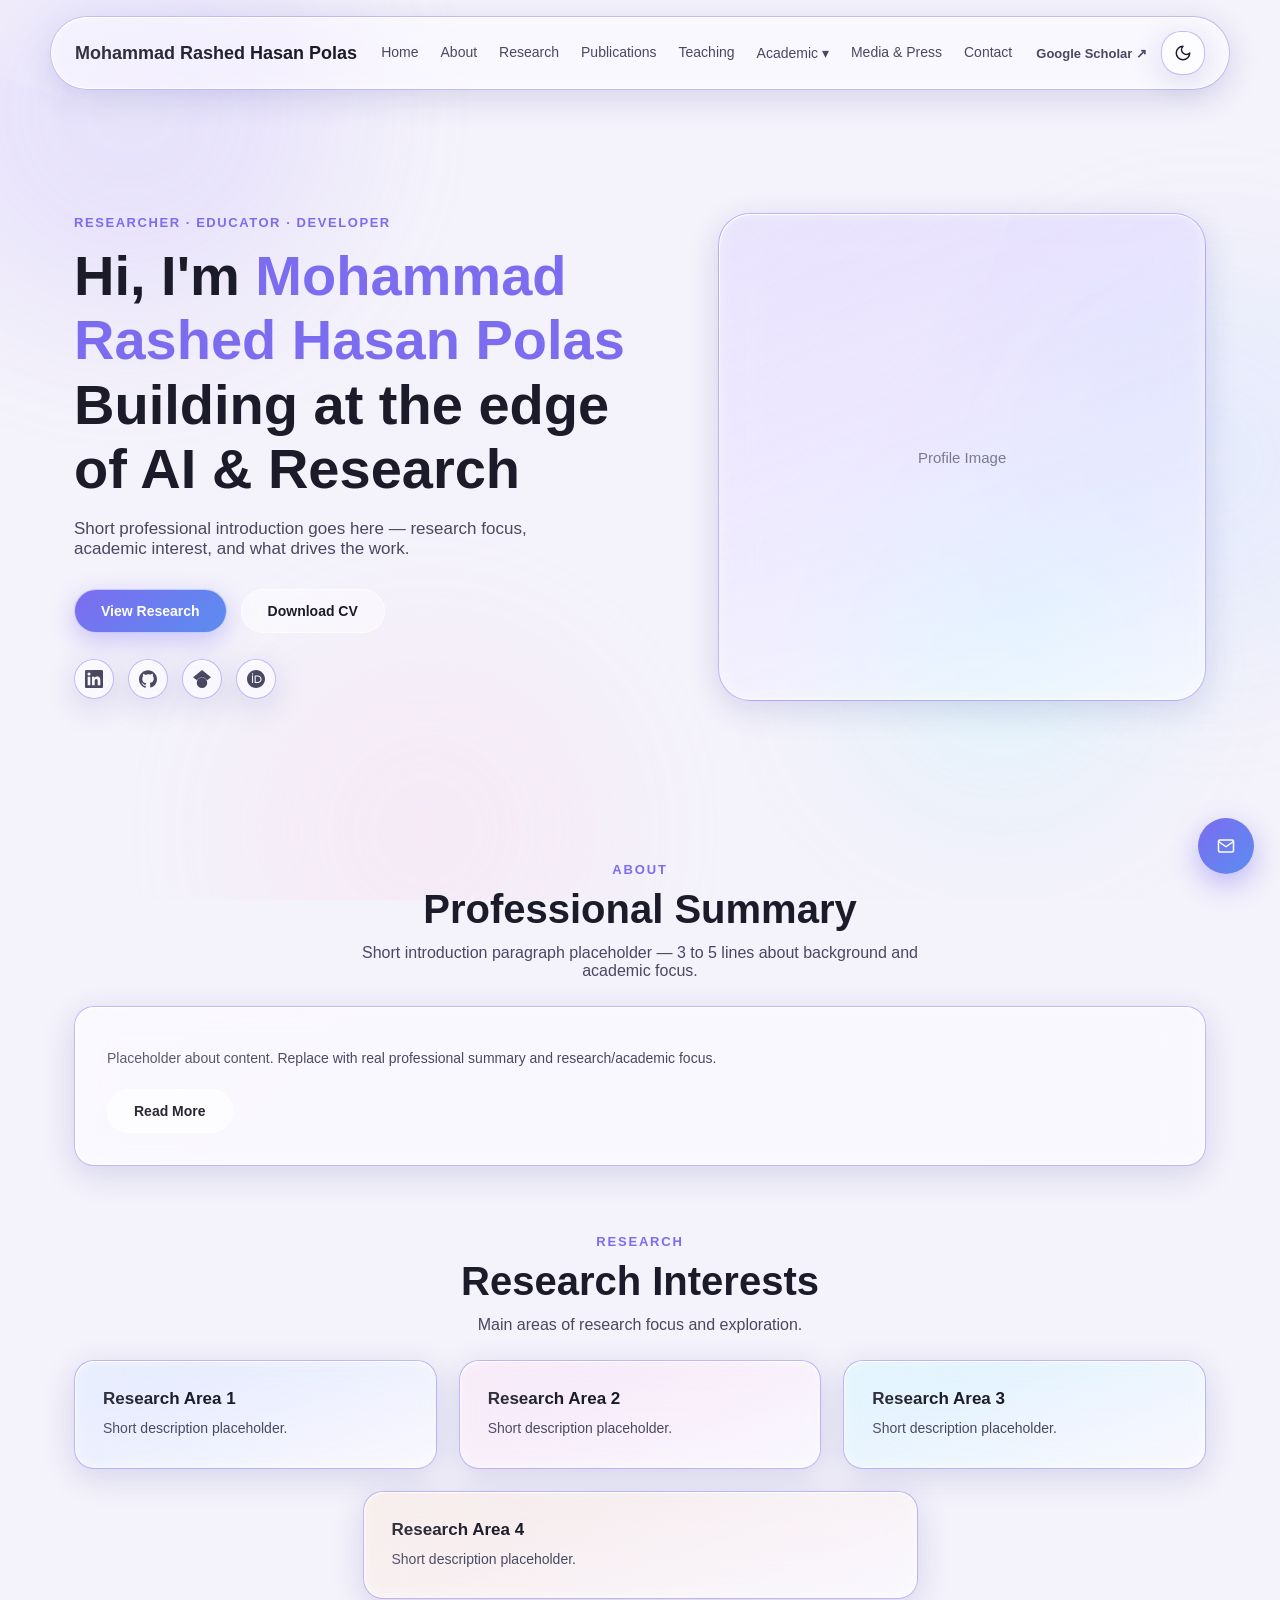
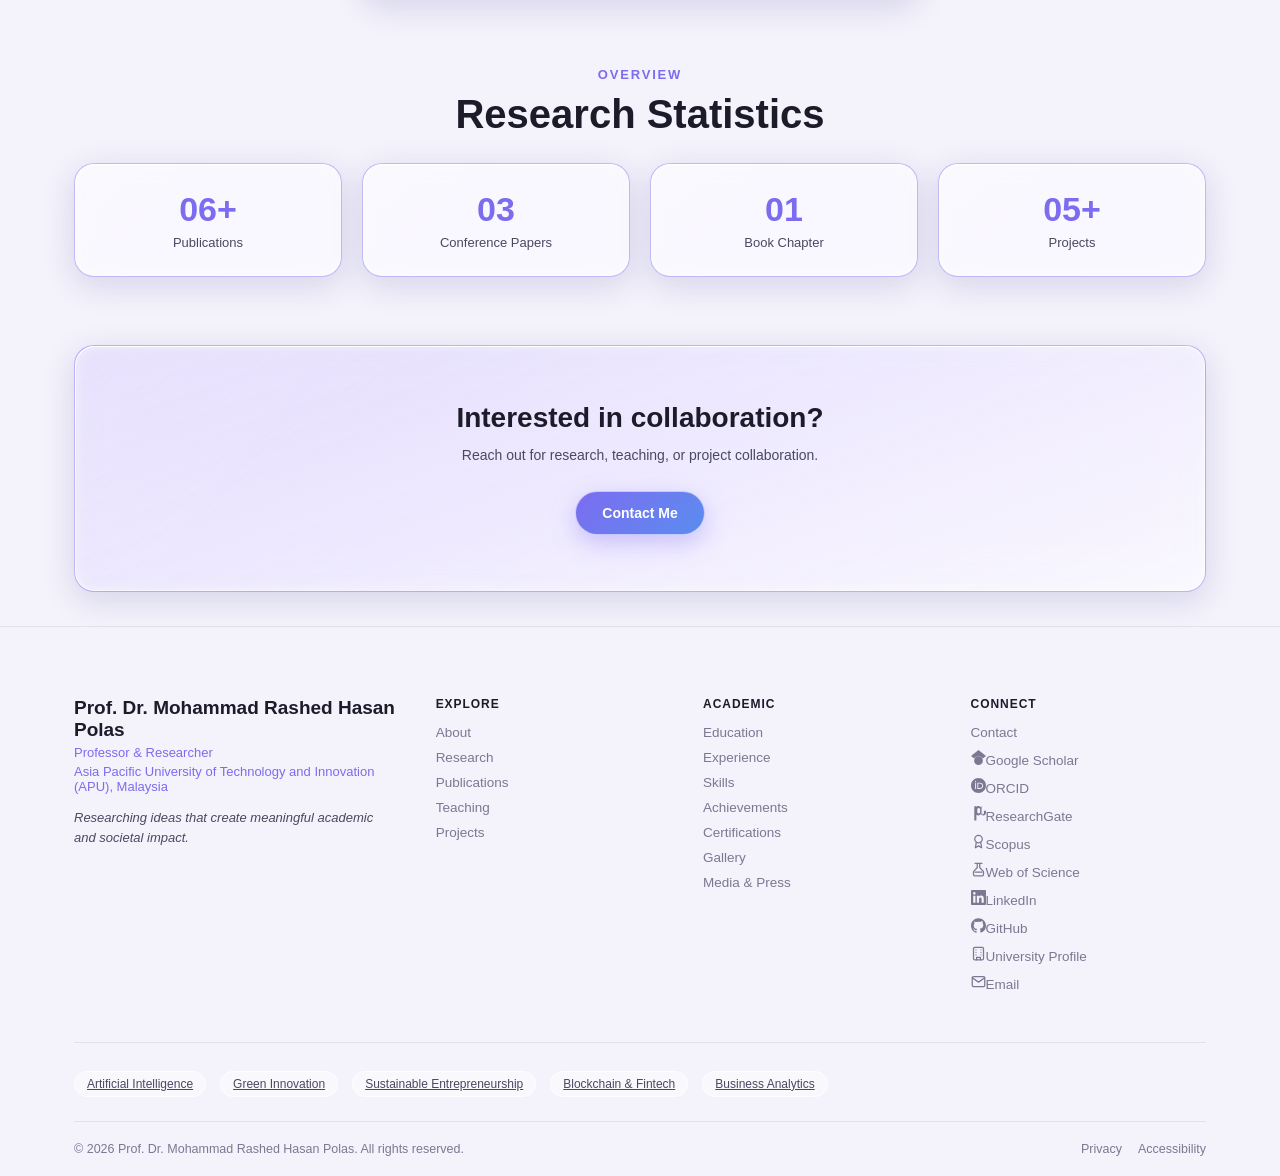
==== index.html @ 3195a3d9 "Initial commit: Polas Sir portfolio website Academic/research portfolio with liquid glass design, dy" ====
<!DOCTYPE html>
<html lang="en">
<head>
<meta charset="UTF-8">
<meta name="viewport" content="width=device-width, initial-scale=1.0">
<title>Portfolio</title>
<link rel="stylesheet" href="css/color.css">
<link rel="stylesheet" href="css/color-dark.css">
<link rel="stylesheet" href="css/style.css">
<link rel="stylesheet" href="css/components.css">
<link rel="stylesheet" href="css/responsive.css">
</head>
<body>

<div class="bg-layers">
  <div class="orb orb-1"></div>
  <div class="orb orb-2"></div>
  <div class="orb orb-3"></div>
  <div class="orb orb-4"></div>
</div>

<header class="navbar glass">
  <div class="logo">Mohammad Rashed Hasan Polas</div>
  <nav id="navMenu">
    <a href="index.html">Home</a>
    <a href="about.html">About</a>
    <a href="research.html">Research</a>
    <a href="publications.html">Publications</a>
    <a href="teaching.html">Teaching</a>
    <div class="nav-dropdown">
      <span style="cursor:pointer; color:var(--text-secondary); font-size:14px; font-weight:500;">Academic ▾</span>
      <div class="glass nav-dropdown-menu">
        <a href="education.html">01 Education<span class="menu-sub">Academic journey</span></a>
        <a href="skills.html">04 Skills<span class="menu-sub">Expertise</span></a>
        <a href="experience.html">02 Experience<span class="menu-sub">Career history</span></a>
        <a href="achievements.html">05 Achievements<span class="menu-sub">Recognition</span></a>
        <a href="projects.html">03 Projects<span class="menu-sub">Research work</span></a>
        <a href="certifications.html">06 Certifications<span class="menu-sub">Credentials</span></a>
        <a href="gallery.html">07 Gallery<span class="menu-sub">Photos</span></a>
      </div>
    </div>
    <a href="media.html">Media & Press</a>
    <a href="contact.html">Contact</a>
  </nav>
  <div class="nav-right">
    <a href="https://scholar.google.com/citations?user=yGs2dsMAAAAJ&hl=en" class="nav-scholar-link" target="_blank" rel="noopener">Google Scholar ↗</a>
    <div class="nav-toggle glass" id="navToggle" data-icon="menu"></div>
    <div class="theme-toggle glass" id="themeToggle"></div>
  </div>
</header>

<section class="hero">
  <div class="container hero-grid">
    <div class="reveal is-visible">
      <div class="hero-eyebrow">Researcher · Educator · Developer</div>
      <h1>Hi, I'm <span>Mohammad Rashed Hasan Polas</span><br>Building at the edge of AI & Research</h1>
      <p>Short professional introduction goes here — research focus, academic interest, and what drives the work.</p>
      <div class="hero-actions">
        <a href="research.html" class="btn btn-primary">View Research</a>
        <a href="cv/cv.pdf" class="btn btn-ghost">Download CV</a>
      </div>
      <div class="hero-socials">
        <a href="#" class="glass" data-icon="linkedin" title="LinkedIn"></a>
        <a href="#" class="glass" data-icon="github" title="GitHub"></a>
        <a href="https://scholar.google.com/citations?user=yGs2dsMAAAAJ&hl=en" class="glass" data-icon="google-scholar" title="Google Scholar" target="_blank" rel="noopener"></a>
        <a href="https://orcid.org/0000-0002-6080-1075" class="glass" data-icon="orcid" title="ORCID" target="_blank" rel="noopener"></a>
      </div>
    </div>
    <div class="reveal is-visible">
      <div class="profile-glass glass glass-tint-lavender tilt">Profile Image</div>
    </div>
  </div>
</section>

<section id="about">
  <div class="container">
    <div class="section-heading reveal">
      <div class="eyebrow">About</div>
      <h2>Professional Summary</h2>
      <p>Short introduction paragraph placeholder — 3 to 5 lines about background and academic focus.</p>
    </div>
    <div class="glass glass-card reveal" style="padding:32px;">
      <p class="card-desc">Placeholder about content. Replace with real professional summary and research/academic focus.</p>
      <a href="about.html" class="btn btn-ghost" style="margin-top:20px;">Read More</a>
    </div>
  </div>
</section>

<section id="research-interests">
  <div class="container">
    <div class="section-heading reveal">
      <div class="eyebrow">Research</div>
      <h2>Research Interests</h2>
      <p>Main areas of research focus and exploration.</p>
    </div>
    <div class="cards-grid cols-2 stagger">
      <div class="glass glass-card glass-tint-blue reveal tilt"><div class="card-title">Research Area 1</div><div class="card-desc">Short description placeholder.</div></div>
      <div class="glass glass-card glass-tint-pink reveal tilt"><div class="card-title">Research Area 2</div><div class="card-desc">Short description placeholder.</div></div>
      <div class="glass glass-card glass-tint-cyan reveal tilt"><div class="card-title">Research Area 3</div><div class="card-desc">Short description placeholder.</div></div>
      <div class="glass glass-card glass-tint-peach reveal tilt"><div class="card-title">Research Area 4</div><div class="card-desc">Short description placeholder.</div></div>
    </div>
  </div>
</section>

<section id="stats">
  <div class="container">
    <div class="section-heading reveal">
      <div class="eyebrow">Overview</div>
      <h2>Research Statistics</h2>
    </div>
    <div class="stats-grid">
      <div class="glass stat-card reveal"><div class="stat-number">06+</div><div class="stat-label">Publications</div></div>
      <div class="glass stat-card reveal"><div class="stat-number">03</div><div class="stat-label">Conference Papers</div></div>
      <div class="glass stat-card reveal"><div class="stat-number">01</div><div class="stat-label">Book Chapter</div></div>
      <div class="glass stat-card reveal"><div class="stat-number">05+</div><div class="stat-label">Projects</div></div>
    </div>
  </div>
</section>

<section id="contact-cta">
  <div class="container">
    <div class="glass glass-card glass-tint-lavender reveal" style="text-align:center; padding:56px 32px;">
      <h2 style="font-size:28px;">Interested in collaboration?</h2>
      <p class="card-desc" style="margin-top:10px;">Reach out for research, teaching, or project collaboration.</p>
      <a href="contact.html" class="btn btn-primary" style="margin-top:24px;">Contact Me</a>
    </div>
  </div>
</section>

<footer class="footer">
  <div class="container">
    <div class="footer-grid">
      <div class="footer-identity">
        <div class="name">Prof. Dr. Mohammad Rashed Hasan Polas</div>
        <div class="role">Professor & Researcher</div>
        <div class="role">Asia Pacific University of Technology and Innovation (APU), Malaysia</div>
        <p class="statement">Researching ideas that create meaningful academic and societal impact.</p>
      </div>
      <div class="footer-col">
        <h4>Explore</h4>
        <a href="about.html">About</a>
        <a href="research.html">Research</a>
        <a href="publications.html">Publications</a>
        <a href="teaching.html">Teaching</a>
        <a href="projects.html">Projects</a>
      </div>
      <div class="footer-col">
        <h4>Academic</h4>
        <a href="education.html">Education</a>
        <a href="experience.html">Experience</a>
        <a href="skills.html">Skills</a>
        <a href="achievements.html">Achievements</a>
        <a href="certifications.html">Certifications</a>
        <a href="gallery.html">Gallery</a>
        <a href="media.html">Media & Press</a>
      </div>
      <div class="footer-col">
        <h4>Connect</h4>
        <a href="contact.html">Contact</a>
        <a href="https://scholar.google.com/citations?user=yGs2dsMAAAAJ&hl=en" target="_blank" rel="noopener" class="icon-link"><span data-icon="google-scholar" data-icon-size="15"></span>Google Scholar</a>
        <a href="https://orcid.org/0000-0002-6080-1075" target="_blank" rel="noopener" class="icon-link"><span data-icon="orcid" data-icon-size="15"></span>ORCID</a>
        <a href="#" target="_blank" rel="noopener" class="icon-link"><span data-icon="researchgate" data-icon-size="15"></span>ResearchGate</a>
        <a href="#" target="_blank" rel="noopener" class="icon-link"><span data-icon="award" data-icon-size="15"></span>Scopus</a>
        <a href="#" target="_blank" rel="noopener" class="icon-link"><span data-icon="flask-conical" data-icon-size="15"></span>Web of Science</a>
        <a href="#" target="_blank" rel="noopener" class="icon-link"><span data-icon="linkedin" data-icon-size="15"></span>LinkedIn</a>
        <a href="#" target="_blank" rel="noopener" class="icon-link"><span data-icon="github" data-icon-size="15"></span>GitHub</a>
        <a href="#" target="_blank" rel="noopener" class="icon-link"><span data-icon="building" data-icon-size="15"></span>University Profile</a>
        <a href="mailto:contact@example.com" class="icon-link"><span data-icon="mail" data-icon-size="15"></span>Email</a>
      </div>
    </div>
    <div class="footer-tags">
      <a href="research.html" class="tag">Artificial Intelligence</a>
      <a href="research.html" class="tag">Green Innovation</a>
      <a href="research.html" class="tag">Sustainable Entrepreneurship</a>
      <a href="research.html" class="tag">Blockchain & Fintech</a>
      <a href="research.html" class="tag">Business Analytics</a>
    </div>
    <div class="footer-bottom">
      <span>&copy; 2026 Prof. Dr. Mohammad Rashed Hasan Polas. All rights reserved.</span>
      <span><a href="#">Privacy</a><a href="#">Accessibility</a></span>
    </div>
  </div>
</footer>

<a href="mailto:contact@example.com" class="float-email" title="Email" data-icon="mail"></a>

<script src="js/cursor-fx.js"></script>
<script src="js/utils/icons.js"></script>
<script src="js/main.js"></script>
</body>
</html>
---- css/color.css ----
:root {
  --bg-base: #f4f2fb;
  --bg-gradient-1: #eef2ff;
  --bg-gradient-2: #fdf2f8;
  --bg-gradient-3: #ecfeff;

  --text-primary: #1c1b29;
  --text-secondary: #4a4860;
  --text-muted: #7b7892;

  --glass-bg: rgba(255, 255, 255, 0.45);
  --glass-bg-strong: rgba(255, 255, 255, 0.88);
  --glass-border: rgba(255, 255, 255, 0.6);
  --glass-border-inner: rgba(255, 255, 255, 0.85);
  --glass-shadow: rgba(31, 38, 135, 0.15);
  --glass-shadow-inner: rgba(255, 255, 255, 0.5);

  --tint-lavender: rgba(196, 181, 253, 0.35);
  --tint-blue: rgba(191, 219, 254, 0.35);
  --tint-cyan: rgba(165, 243, 252, 0.3);
  --tint-pink: rgba(251, 207, 232, 0.3);
  --tint-peach: rgba(254, 215, 170, 0.25);

  --accent-primary: #7c6cf0;
  --accent-secondary: #5b8def;
  --accent-tertiary: #ec4899;

  --border-hairline: rgba(28, 27, 41, 0.08);
  --card-border: rgba(124, 108, 240, 0.45);
}
---- css/color-dark.css ----
[data-theme="dark"] {
  --bg-base: #0b0b12;
  --bg-gradient-1: #14121f;
  --bg-gradient-2: #1a1220;
  --bg-gradient-3: #0f1a1f;

  --text-primary: #f2f1f8;
  --text-secondary: #c7c4da;
  --text-muted: #8d8aa3;

  --glass-bg: rgba(20, 18, 30, 0.45);
  --glass-bg-strong: rgba(15, 13, 24, 0.92);
  --glass-border: rgba(255, 255, 255, 0.12);
  --glass-border-inner: rgba(255, 255, 255, 0.18);
  --glass-shadow: rgba(0, 0, 0, 0.5);
  --glass-shadow-inner: rgba(255, 255, 255, 0.06);

  --tint-lavender: rgba(124, 108, 240, 0.18);
  --tint-blue: rgba(91, 141, 239, 0.16);
  --tint-cyan: rgba(34, 211, 238, 0.12);
  --tint-pink: rgba(236, 72, 153, 0.12);
  --tint-peach: rgba(251, 146, 60, 0.1);

  --accent-primary: #9b8cfc;
  --accent-secondary: #7ba7ff;
  --accent-tertiary: #f472b6;

  --border-hairline: rgba(255, 255, 255, 0.08);
  --card-border: rgba(155, 140, 252, 0.5);
}
---- css/style.css ----
* { margin: 0; padding: 0; box-sizing: border-box; }

html { scroll-behavior: smooth; }

body {
  font-family: "Segoe UI", -apple-system, BlinkMacSystemFont, sans-serif;
  color: var(--text-primary);
  background: var(--bg-base);
  min-height: 100vh;
  overflow-x: hidden;
  transition: background 0.4s ease, color 0.4s ease;
}

.bg-layers {
  position: fixed;
  inset: 0;
  z-index: -1;
  overflow: hidden;
}

.orb {
  position: absolute;
  border-radius: 50%;
  filter: blur(70px);
  opacity: 0.7;
  animation: floatOrb 18s ease-in-out infinite;
}

.orb-1 { width: 420px; height: 420px; top: -100px; left: -80px; background: var(--tint-lavender); }
.orb-2 { width: 380px; height: 380px; top: 30%; right: -120px; background: var(--tint-blue); animation-delay: -6s; }
.orb-3 { width: 340px; height: 340px; bottom: -100px; left: 20%; background: var(--tint-pink); animation-delay: -12s; }
.orb-4 { width: 300px; height: 300px; bottom: 10%; right: 10%; background: var(--tint-cyan); animation-delay: -9s; }

@keyframes floatOrb {
  0%, 100% { transform: translate(0, 0) scale(1); }
  50% { transform: translate(30px, -30px) scale(1.08); }
}

.container {
  max-width: 1180px;
  margin: 0 auto;
  padding: 0 24px;
}

section {
  padding: 34px 0;
}

.section-heading {
  text-align: center;
  margin-bottom: 26px;
}

.section-heading .eyebrow {
  font-size: 13px;
  letter-spacing: 0.14em;
  text-transform: uppercase;
  color: var(--accent-primary);
  font-weight: 600;
}

.section-heading h2 {
  font-size: clamp(28px, 4vw, 40px);
  margin-top: 10px;
  color: var(--text-primary);
}

.section-heading p {
  margin-top: 12px;
  color: var(--text-secondary);
  max-width: 560px;
  margin-left: auto;
  margin-right: auto;
}

/* Reveal on scroll */
.reveal {
  opacity: 0;
  transform: translateY(28px);
  transition: opacity 0.7s ease, transform 0.7s ease;
}

.reveal.is-visible {
  opacity: 1;
  transform: translateY(0);
}

.stagger > * {
  transition-delay: calc(var(--i, 0) * 90ms);
}

/* Theme toggle button */
.theme-toggle {
  width: 44px;
  height: 44px;
  border-radius: 50%;
  display: grid;
  place-items: center;
  cursor: pointer;
  color: var(--text-primary);
}

[data-icon] { display: inline-flex; align-items: center; justify-content: center; }
.icon-link { display: inline-flex; align-items: center; gap: 8px; }
.icon-link svg { flex-shrink: 0; }

::selection {
  background: var(--tint-lavender);
  color: var(--text-primary);
}
---- css/components.css ----
/* ===== Liquid Glass Core ===== */
.glass {
  position: relative;
  background: var(--glass-bg);
  border: 1.5px solid var(--card-border);
  border-radius: 20px;
  backdrop-filter: blur(22px) saturate(160%);
  -webkit-backdrop-filter: blur(22px) saturate(160%);
  box-shadow:
    0 8px 32px var(--glass-shadow),
    inset 0 1px 0 var(--glass-border-inner),
    inset 0 -1px 12px var(--glass-shadow-inner);
  transition: transform 0.4s ease, box-shadow 0.4s ease, border-color 0.4s ease;
  overflow: hidden;
}

.glass::before {
  content: "";
  position: absolute;
  inset: 0;
  border-radius: inherit;
  padding: 1px;
  background: linear-gradient(135deg, var(--glass-border-inner), transparent 40%, transparent 60%, var(--glass-border));
  -webkit-mask: linear-gradient(#fff 0 0) content-box, linear-gradient(#fff 0 0);
  -webkit-mask-composite: xor;
  mask-composite: exclude;
  pointer-events: none;
}

.glass::after {
  content: "";
  position: absolute;
  top: -60%;
  left: -20%;
  width: 60%;
  height: 220%;
  background: linear-gradient(120deg, rgba(255,255,255,0.35), transparent 60%);
  transform: rotate(20deg);
  pointer-events: none;
  transition: transform 0.6s ease;
}

.glass:hover::after {
  transform: rotate(20deg) translateX(40px);
}

.glass-tint-lavender { background: linear-gradient(160deg, var(--tint-lavender), var(--glass-bg)); }
.glass-tint-blue { background: linear-gradient(160deg, var(--tint-blue), var(--glass-bg)); }
.glass-tint-pink { background: linear-gradient(160deg, var(--tint-pink), var(--glass-bg)); }
.glass-tint-cyan { background: linear-gradient(160deg, var(--tint-cyan), var(--glass-bg)); }
.glass-tint-peach { background: linear-gradient(160deg, var(--tint-peach), var(--glass-bg)); }

/* Floating card with hover depth */
.glass-card {
  padding: 28px;
  animation: floatCard 7s ease-in-out infinite;
}

.glass-card:nth-child(even) { animation-delay: -3.5s; }

@keyframes floatCard {
  0%, 100% { transform: translateY(0); }
  50% { transform: translateY(-6px); }
}

.glass-card:hover {
  transform: translateY(-10px) scale(1.015);
  box-shadow:
    0 20px 48px var(--glass-shadow),
    inset 0 1px 0 var(--glass-border-inner),
    inset 0 -1px 12px var(--glass-shadow-inner);
  border-color: var(--accent-primary);
}

/* Navbar */
.navbar {
  position: fixed;
  top: 16px;
  left: 50%;
  transform: translateX(-50%);
  z-index: 100;
  width: min(1180px, calc(100% - 32px));
  padding: 14px 24px;
  display: flex;
  align-items: center;
  justify-content: space-between;
  border-radius: 999px;
  overflow: visible;
}

.navbar .logo {
  font-weight: 700;
  font-size: 18px;
  color: var(--text-primary);
}

.navbar nav {
  display: flex;
  gap: 22px;
}

.navbar nav a {
  color: var(--text-secondary);
  text-decoration: none;
  font-size: 14px;
  font-weight: 500;
  transition: color 0.25s ease;
}

.navbar nav a:hover { color: var(--accent-primary); }

.nav-dropdown { position: relative; }

.nav-dropdown-menu {
  position: absolute;
  top: 100%;
  margin-top: 14px;
  left: 50%;
  transform: translateX(-50%);
  width: 340px;
  padding: 16px;
  border-radius: 20px;
  display: none;
  grid-template-columns: 1fr 1fr;
  gap: 4px 14px;
  background: var(--glass-bg-strong);
  backdrop-filter: blur(36px) saturate(180%);
  -webkit-backdrop-filter: blur(36px) saturate(180%);
  box-shadow: 0 20px 50px var(--glass-shadow);
}

.nav-dropdown::after {
  content: "";
  position: absolute;
  top: 100%;
  left: 50%;
  transform: translateX(-50%);
  width: 340px;
  height: 14px;
}

.nav-dropdown:hover .nav-dropdown-menu,
.nav-dropdown.open .nav-dropdown-menu {
  display: grid;
}

.nav-dropdown-menu a {
  padding: 10px 10px;
  border-radius: 12px;
  font-size: 13.5px;
  color: var(--text-secondary);
}

.nav-dropdown-menu a .menu-sub {
  display: block;
  font-size: 11px;
  color: var(--text-muted);
  margin-top: 2px;
}

.nav-dropdown-menu a:hover { background: var(--tint-lavender); color: var(--text-primary); }

.nav-right {
  display: flex;
  align-items: center;
  gap: 14px;
}

.nav-scholar-link {
  font-size: 13px;
  font-weight: 600;
  color: var(--text-secondary);
  text-decoration: none;
  white-space: nowrap;
}

.nav-scholar-link:hover { color: var(--accent-primary); }

.nav-toggle {
  display: none;
  width: 40px;
  height: 40px;
  border-radius: 50%;
  place-items: center;
  cursor: pointer;
  font-size: 18px;
}

@media (max-width: 860px) {
  .navbar nav {
    display: none;
    position: absolute;
    top: calc(100% + 10px);
    left: 0;
    right: 0;
    flex-direction: column;
    padding: 18px;
    border-radius: 20px;
    gap: 4px;
  }
  .navbar nav.open { display: flex; }
  .nav-dropdown-menu {
    position: static;
    transform: none;
    display: grid;
    grid-template-columns: 1fr;
    padding-left: 14px;
  }
  .nav-toggle { display: grid; }
}

/* Buttons */
.btn {
  display: inline-flex;
  align-items: center;
  gap: 8px;
  padding: 13px 26px;
  border-radius: 999px;
  font-size: 14px;
  font-weight: 600;
  text-decoration: none;
  border: 1px solid var(--glass-border);
  cursor: pointer;
  transition: transform 0.3s ease, box-shadow 0.3s ease;
}

.btn-primary {
  color: #fff;
  background: linear-gradient(135deg, var(--accent-primary), var(--accent-secondary));
  box-shadow: 0 8px 24px rgba(124, 108, 240, 0.35);
}

.btn-primary:hover { transform: translateY(-3px); box-shadow: 0 14px 30px rgba(124, 108, 240, 0.45); }

.btn-ghost {
  color: var(--text-primary);
  background: var(--glass-bg);
  backdrop-filter: blur(16px);
}

.btn-ghost:hover { transform: translateY(-3px); border-color: var(--accent-primary); }

/* Hero */
.hero {
  min-height: 92vh;
  display: flex;
  align-items: center;
  padding-top: 120px;
}

.hero-grid {
  display: grid;
  grid-template-columns: 1.1fr 0.9fr;
  gap: 48px;
  align-items: center;
}

.hero-eyebrow {
  font-size: 13px;
  letter-spacing: 0.12em;
  text-transform: uppercase;
  color: var(--accent-primary);
  font-weight: 600;
  margin-bottom: 14px;
}

.hero h1 {
  font-size: clamp(34px, 5vw, 56px);
  line-height: 1.15;
  color: var(--text-primary);
}

.hero h1 span { color: var(--accent-primary); }

.hero p {
  margin-top: 18px;
  color: var(--text-secondary);
  font-size: 17px;
  max-width: 520px;
}

.hero-actions {
  margin-top: 30px;
  display: flex;
  gap: 14px;
  flex-wrap: wrap;
}

.hero-socials {
  margin-top: 26px;
  display: flex;
  gap: 14px;
}

.hero-socials a {
  width: 40px;
  height: 40px;
  border-radius: 50%;
  display: grid;
  place-items: center;
  color: var(--text-secondary);
  text-decoration: none;
}

.profile-glass {
  width: 100%;
  aspect-ratio: 1 / 1;
  border-radius: 32px;
  display: grid;
  place-items: center;
  font-size: 15px;
  color: var(--text-muted);
}

/* Stat counter */
.stats-grid {
  display: grid;
  grid-template-columns: repeat(auto-fit, minmax(160px, 1fr));
  gap: 20px;
}

.stat-card {
  text-align: center;
  padding: 26px 16px;
}

.stat-number {
  font-size: 34px;
  font-weight: 700;
  color: var(--accent-primary);
}

.stat-label {
  margin-top: 6px;
  font-size: 13px;
  color: var(--text-secondary);
}

/* Cards grid generic */
.cards-grid {
  display: flex;
  flex-wrap: wrap;
  justify-content: center;
  gap: 22px;
}

.cards-grid > * {
  flex: 1 1 280px;
  max-width: calc(33.333% - 15px);
}

.cards-grid.cols-2 > * {
  max-width: calc(50% - 11px);
}

.card-icon-top {
  width: 44px;
  height: 44px;
  margin: 0 auto 14px;
  border-radius: 14px;
  display: grid;
  place-items: center;
  background: var(--glass-bg-strong);
  border: 1px solid var(--card-border);
  color: var(--accent-primary);
}

.glass-card.center-card { text-align: center; }
.center-card .card-title, .center-card .card-desc { text-align: center; }

.card-icon-left {
  width: 40px;
  height: 40px;
  flex-shrink: 0;
  border-radius: 12px;
  display: grid;
  place-items: center;
  background: var(--glass-bg-strong);
  border: 1px solid var(--card-border);
  color: var(--accent-primary);
}

.card-title { font-size: 17px; font-weight: 600; color: var(--text-primary); }
.card-desc { margin-top: 8px; font-size: 14px; color: var(--text-secondary); line-height: 1.6; }
.card-meta { margin-top: 14px; font-size: 12px; color: var(--text-muted); }

.tag {
  display: inline-block;
  padding: 5px 12px;
  border-radius: 999px;
  font-size: 12px;
  background: var(--glass-bg);
  border: 1px solid var(--glass-border);
  color: var(--text-secondary);
  margin: 4px 6px 0 0;
}

.filter-btn {
  display: inline-flex;
  align-items: center;
  padding: 10px 22px;
  border-radius: 999px;
  font-size: 13.5px;
  font-weight: 600;
  cursor: pointer;
  background: var(--glass-bg-strong);
  border: 1.5px solid var(--card-border);
  color: var(--text-secondary);
  box-shadow: 0 4px 14px var(--glass-shadow);
  transition: transform 0.25s ease, background 0.25s ease, color 0.25s ease, box-shadow 0.25s ease;
}

.filter-btn:hover {
  transform: translateY(-2px);
  color: var(--text-primary);
}

.filter-btn.active {
  background: linear-gradient(135deg, var(--accent-primary), var(--accent-secondary));
  color: #fff;
  border-color: transparent;
  box-shadow: 0 8px 22px rgba(124, 108, 240, 0.4);
}

/* Media / Press Card */
.media-grid {
  display: grid;
  grid-template-columns: repeat(2, 1fr);
  gap: 22px;
}

.media-card { padding: 0; overflow: hidden; }
.media-card.featured { grid-column: span 2; }

.media-image {
  position: relative;
  height: 200px;
  display: flex;
  align-items: flex-start;
  justify-content: flex-end;
  padding: 14px;
  background: linear-gradient(135deg, var(--tint-peach), var(--tint-pink));
  color: var(--text-muted);
  font-size: 13px;
}

.media-card.featured .media-image { height: 280px; }

.media-arrow {
  width: 34px;
  height: 34px;
  border-radius: 50%;
  display: grid;
  place-items: center;
  font-size: 16px;
  color: var(--text-primary);
  transition: transform 0.3s ease;
}

.media-card:hover .media-arrow { transform: translate(3px, -3px); }

.media-body { padding: 22px 24px; }

.media-meta {
  display: flex;
  justify-content: space-between;
  font-size: 11px;
  text-transform: uppercase;
  letter-spacing: 0.06em;
  color: var(--text-muted);
  margin-bottom: 10px;
}

.media-headline {
  font-size: 16px;
  font-weight: 600;
  color: var(--text-primary);
  line-height: 1.4;
}

.media-card.featured .media-headline { font-size: 21px; }

.media-desc {
  margin-top: 8px;
  font-size: 13px;
  color: var(--text-secondary);
  line-height: 1.6;
}

.media-cta {
  margin-top: 14px;
  font-size: 13px;
  font-weight: 600;
  color: var(--accent-primary);
  text-decoration: none;
}

@media (max-width: 720px) {
  .media-grid { grid-template-columns: 1fr; }
  .media-card.featured { grid-column: span 1; }
}

/* Publication Row Card */
.pub-list {
  display: flex;
  flex-direction: column;
  gap: 18px;
}

.pub-card {
  display: grid;
  grid-template-columns: 90px 1fr auto;
  gap: 24px;
  align-items: center;
  padding: 26px 28px;
}

.pub-year {
  text-align: center;
  border-right: 1px solid var(--border-hairline);
  padding-right: 20px;
}

.pub-year .num {
  font-size: 22px;
  font-weight: 700;
  color: var(--accent-primary);
}

.pub-year .type-badge {
  display: inline-block;
  margin-top: 8px;
  padding: 4px 10px;
  border-radius: 999px;
  font-size: 11px;
  font-weight: 600;
  text-transform: uppercase;
  letter-spacing: 0.04em;
  background: var(--glass-bg);
  border: 1px solid var(--glass-border);
  color: var(--text-secondary);
}

.pub-body .pub-title {
  font-size: 16.5px;
  font-weight: 600;
  color: var(--text-primary);
  line-height: 1.4;
}

.pub-body .pub-authors {
  margin-top: 6px;
  font-size: 13.5px;
  color: var(--text-secondary);
}

.pub-body .pub-venue {
  margin-top: 4px;
  font-size: 13px;
  color: var(--text-muted);
  font-style: italic;
}

.pub-actions {
  display: flex;
  flex-direction: column;
  align-items: flex-end;
  gap: 10px;
  white-space: nowrap;
}

.pub-citations {
  font-size: 12px;
  color: var(--text-muted);
}

.pub-actions .btn {
  padding: 9px 18px;
  font-size: 13px;
}

@media (max-width: 720px) {
  .pub-card { grid-template-columns: 1fr; gap: 14px; }
  .pub-year { text-align: left; border-right: none; padding-right: 0; display: flex; align-items: center; gap: 10px; }
  .pub-actions { align-items: flex-start; }
}

/* Employment Card (distinct from publication card) */
.employment-list {
  display: flex;
  flex-direction: column;
  gap: 18px;
}

.employment-card {
  display: grid;
  grid-template-columns: 44px 1fr;
  gap: 20px;
  padding: 26px 28px;
  align-items: start;
}

.employment-card::before { content: none; }

.employment-rail {
  width: 44px;
  height: 44px;
  border-radius: 14px;
  display: grid;
  place-items: center;
  background: linear-gradient(135deg, var(--accent-primary), var(--accent-secondary));
  color: #fff;
}

.employment-role {
  font-size: 16.5px;
  font-weight: 600;
  color: var(--text-primary);
}

.employment-org {
  margin-top: 4px;
  font-size: 14px;
  color: var(--accent-primary);
  font-weight: 500;
}

.employment-meta {
  margin-top: 8px;
  font-size: 12.5px;
  color: var(--text-muted);
}

.employment-desc {
  margin-top: 10px;
  font-size: 13.5px;
  color: var(--text-secondary);
  line-height: 1.6;
}

/* Education Card */
.education-list {
  display: flex;
  flex-direction: column;
  gap: 18px;
}

.education-card {
  display: grid;
  grid-template-columns: 84px 1fr;
  gap: 22px;
  padding: 26px 28px;
  align-items: center;
}

.education-year-badge {
  text-align: center;
  padding: 14px 8px;
  border-radius: 16px;
  background: var(--glass-bg-strong);
  border: 1px solid var(--glass-border);
  font-size: 13px;
  font-weight: 700;
  color: var(--accent-primary);
  line-height: 1.3;
}

.education-degree { font-size: 16.5px; font-weight: 600; color: var(--text-primary); }
.education-institution { margin-top: 4px; font-size: 14px; color: var(--accent-primary); font-weight: 500; }
.education-meta { margin-top: 8px; font-size: 12.5px; color: var(--text-muted); }

/* Project Card */
.project-card { padding: 0; overflow: hidden; }

.project-thumb {
  position: relative;
  height: 160px;
  display: flex;
  align-items: center;
  justify-content: center;
  color: var(--text-muted);
  font-size: 13px;
  background: linear-gradient(135deg, var(--tint-lavender), var(--tint-blue));
  border-bottom: 1px solid var(--glass-border);
}

.project-body { padding: 22px 24px; }

.project-links {
  margin-top: 16px;
  display: flex;
  gap: 10px;
}

/* Achievement Card */
.achievement-card {
  display: flex;
  align-items: flex-start;
  gap: 16px;
  padding: 24px 26px;
}

.achievement-icon {
  width: 46px;
  height: 46px;
  flex-shrink: 0;
  border-radius: 14px;
  display: grid;
  place-items: center;
  font-size: 20px;
  background: var(--glass-bg-strong);
  border: 1px solid var(--glass-border);
}

.achievement-title { font-size: 15.5px; font-weight: 600; color: var(--text-primary); }
.achievement-value { margin-top: 4px; font-size: 13.5px; color: var(--accent-primary); font-weight: 600; }
.achievement-desc { margin-top: 6px; font-size: 13px; color: var(--text-secondary); }

/* Certification Card */
.certification-card {
  padding: 24px 26px;
  text-align: center;
}

.certification-badge {
  width: 56px;
  height: 56px;
  margin: 0 auto 14px;
  border-radius: 50%;
  display: grid;
  place-items: center;
  font-size: 22px;
  background: linear-gradient(135deg, var(--accent-primary), var(--accent-secondary));
  color: #fff;
}

.certification-name { font-size: 15px; font-weight: 600; color: var(--text-primary); }
.certification-org { margin-top: 4px; font-size: 13px; color: var(--text-secondary); }
.certification-meta { margin-top: 8px; font-size: 12px; color: var(--text-muted); }

/* Teaching / Course Card */
.teaching-card {
  padding: 24px 26px;
}

.teaching-type-badge {
  display: inline-block;
  padding: 4px 12px;
  border-radius: 999px;
  font-size: 11px;
  font-weight: 600;
  text-transform: uppercase;
  letter-spacing: 0.04em;
  background: var(--tint-cyan);
  color: var(--text-primary);
  margin-bottom: 10px;
}

.teaching-title { font-size: 15.5px; font-weight: 600; color: var(--text-primary); }
.teaching-org { margin-top: 4px; font-size: 13px; color: var(--accent-primary); }
.teaching-desc { margin-top: 8px; font-size: 13px; color: var(--text-secondary); line-height: 1.6; }

@media (max-width: 560px) {
  .education-card { grid-template-columns: 1fr; }
  .education-year-badge { width: fit-content; }
}

/* ===== Vertical Timeline (Education / Experience / Achievements) ===== */
.v-timeline {
  position: relative;
  padding-left: 32px;
}

.v-timeline::before {
  content: "";
  position: absolute;
  left: 7px;
  top: 6px;
  bottom: 6px;
  width: 2px;
  background: linear-gradient(180deg, var(--accent-primary), var(--accent-secondary), transparent);
}

.v-timeline-item {
  position: relative;
  margin-bottom: 26px;
}

.v-timeline-dot {
  position: absolute;
  left: -32px;
  top: 22px;
  width: 16px;
  height: 16px;
  border-radius: 50%;
  background: var(--accent-primary);
  box-shadow: 0 0 0 5px var(--tint-lavender);
}

/* ===== Flow Diagram (Teaching / Beyond-the-degree style) ===== */
.flow {
  display: flex;
  flex-direction: column;
  align-items: center;
  gap: 6px;
}

.flow-step {
  padding: 14px 26px;
  font-weight: 600;
  font-size: 14px;
  color: var(--text-primary);
}

.flow-arrow {
  color: var(--accent-primary);
  font-size: 18px;
}

@media (min-width: 720px) {
  .flow { flex-direction: row; flex-wrap: wrap; justify-content: center; }
  .flow-arrow { transform: rotate(0deg); }
}

/* ===== Node Diagram (Research ecosystem, Skills matrix) ===== */
.node-diagram {
  display: grid;
  place-items: center;
  gap: 16px;
  padding: 40px 20px;
}

.node-center {
  padding: 22px 34px;
  font-size: 17px;
  font-weight: 700;
  color: #fff;
  background: linear-gradient(135deg, var(--accent-primary), var(--accent-secondary));
  border-radius: 20px;
  box-shadow: 0 12px 30px rgba(124, 108, 240, 0.4);
}

.node-ring {
  display: grid;
  grid-template-columns: repeat(auto-fit, minmax(130px, 1fr));
  gap: 14px;
  width: 100%;
  max-width: 720px;
}

.node-item {
  text-align: center;
  padding: 16px 10px;
  font-size: 13.5px;
  font-weight: 600;
  color: var(--text-secondary);
}

/* ===== Numbered Project Card ===== */
.project-numbered {
  display: grid;
  grid-template-columns: 90px 1fr;
  gap: 0;
  align-items: stretch;
}

.project-number {
  display: flex;
  align-items: flex-start;
  justify-content: center;
  padding-top: 24px;
  font-size: 30px;
  font-weight: 800;
  color: var(--accent-primary);
  opacity: 0.5;
}

.status-pill {
  display: inline-block;
  margin-top: 10px;
  padding: 4px 12px;
  border-radius: 999px;
  font-size: 11px;
  font-weight: 700;
  text-transform: uppercase;
  background: var(--tint-cyan);
  color: var(--text-primary);
}

/* ===== Contact page blocks ===== */
.contact-block {
  padding: 30px 28px;
}

.contact-block .label {
  font-size: 12px;
  text-transform: uppercase;
  letter-spacing: 0.1em;
  color: var(--accent-primary);
  font-weight: 700;
}

.contact-block .value {
  margin-top: 10px;
  font-size: 18px;
  font-weight: 600;
  color: var(--text-primary);
}

.network-nodes {
  display: flex;
  justify-content: center;
  flex-wrap: wrap;
  gap: 16px;
}

.network-nodes a {
  padding: 14px 26px;
  border-radius: 999px;
  font-size: 14px;
  font-weight: 600;
  color: var(--text-primary);
  text-decoration: none;
  transition: transform 0.3s ease, border-color 0.3s ease;
}

.network-nodes a:hover { transform: translateY(-4px); border-color: var(--accent-primary); }

.collab-selector {
  display: grid;
  grid-template-columns: repeat(auto-fit, minmax(180px, 1fr));
  gap: 16px;
}

.collab-option {
  padding: 22px 18px;
  text-align: center;
  cursor: pointer;
  font-size: 14px;
  font-weight: 600;
  color: var(--text-secondary);
  transition: color 0.3s ease, border-color 0.3s ease;
}

.collab-option:hover, .collab-option.active {
  color: var(--accent-primary);
  border-color: var(--accent-primary);
}

.editorial-heading {
  font-size: clamp(30px, 6vw, 54px);
  line-height: 1.1;
  text-align: center;
  color: var(--text-primary);
}

.editorial-heading span { color: var(--accent-primary); }

/* Floating Email Button */
.float-email {
  position: fixed;
  bottom: 26px;
  right: 26px;
  z-index: 200;
  width: 56px;
  height: 56px;
  border-radius: 50%;
  display: grid;
  place-items: center;
  font-size: 22px;
  text-decoration: none;
  background: linear-gradient(135deg, var(--accent-primary), var(--accent-secondary));
  color: #fff;
  box-shadow: 0 10px 28px rgba(124, 108, 240, 0.45);
  transition: transform 0.3s ease, box-shadow 0.3s ease;
}

.float-email:hover {
  transform: translateY(-4px) scale(1.05);
  box-shadow: 0 16px 36px rgba(124, 108, 240, 0.55);
}

@media (max-width: 640px) {
  .float-email { bottom: 18px; right: 18px; width: 50px; height: 50px; font-size: 19px; }
}

/* Footer */
.footer {
  padding: 70px 0 0;
  color: var(--text-muted);
  font-size: 13px;
  border-top: 1px solid var(--border-hairline);
}

.footer-grid {
  display: grid;
  grid-template-columns: 1.4fr 1fr 1fr 1fr;
  gap: 32px;
  padding-bottom: 40px;
}

.footer-identity .name {
  font-size: 19px;
  font-weight: 700;
  color: var(--text-primary);
}

.footer-identity .role {
  margin-top: 4px;
  font-size: 13px;
  color: var(--accent-primary);
}

.footer-identity .statement {
  margin-top: 14px;
  font-size: 13px;
  font-style: italic;
  color: var(--text-secondary);
  line-height: 1.6;
  max-width: 320px;
}

.footer-col h4 {
  font-size: 12px;
  text-transform: uppercase;
  letter-spacing: 0.08em;
  color: var(--text-primary);
  margin-bottom: 14px;
}

.footer-col a {
  display: block;
  color: var(--text-muted);
  text-decoration: none;
  font-size: 13.5px;
  margin-bottom: 10px;
  transition: color 0.25s ease;
}

.footer-col a:hover { color: var(--accent-primary); }

.footer-tags {
  display: flex;
  flex-wrap: wrap;
  gap: 8px;
  padding: 24px 0;
  border-top: 1px solid var(--border-hairline);
}

.footer-bottom {
  display: flex;
  justify-content: space-between;
  align-items: center;
  flex-wrap: wrap;
  gap: 10px;
  padding: 20px 0;
  border-top: 1px solid var(--border-hairline);
  font-size: 12.5px;
}

.footer-bottom a {
  color: var(--text-muted);
  text-decoration: none;
  margin-left: 16px;
}

.footer-bottom a:hover { color: var(--accent-primary); }

@media (max-width: 820px) {
  .footer-grid { grid-template-columns: 1fr 1fr; }
}
@media (max-width: 520px) {
  .footer-grid { grid-template-columns: 1fr; }
}

@media (max-width: 860px) {
  .hero-grid { grid-template-columns: 1fr; }
  .navbar nav { display: none; }
}
---- css/responsive.css ----
/* ===== Tablet ===== */
@media (max-width: 900px) {
  .cards-grid > * { max-width: calc(50% - 11px) !important; }
  .hero-grid { grid-template-columns: 1fr; text-align: center; }
  .hero-actions { justify-content: center; }
  .hero-socials { justify-content: center; }
  .profile-glass { max-width: 320px; margin: 0 auto; }
  .footer-grid { grid-template-columns: 1fr 1fr; }
  .node-ring { grid-template-columns: repeat(2, 1fr); }
  .media-grid { grid-template-columns: 1fr; }
  .media-card.featured { grid-column: span 1; }
}

/* ===== Mobile ===== */
@media (max-width: 640px) {
  .container { padding: 0 16px; }
  section { padding: 44px 0; }
  .section-heading { margin-bottom: 24px; }
  .hero { min-height: auto; padding: 120px 0 30px !important; }
  .hero h1 { font-size: 28px; }
  .hero-actions { flex-direction: column; align-items: stretch; }
  .hero-actions .btn { text-align: center; justify-content: center; }
  .cards-grid > * { max-width: 100% !important; flex-basis: 100% !important; }
  .stats-grid { grid-template-columns: repeat(2, 1fr); }
  .editorial-heading { font-size: 26px; }

  .footer-grid { grid-template-columns: 1fr; gap: 26px; }
  .footer-bottom { flex-direction: column; align-items: flex-start; }
  .footer-bottom span:last-child { margin-left: 0; }
  .footer-bottom a { margin-left: 0; margin-right: 16px; }

  .pub-card { grid-template-columns: 1fr; }
  .pub-year { flex-direction: row; border-right: none; padding-right: 0; gap: 10px; }
  .pub-actions { align-items: flex-start; }

  .education-card { grid-template-columns: 1fr; }
  .education-year-badge { width: fit-content; }

  .employment-card { grid-template-columns: 6px 1fr; }

  .node-ring { grid-template-columns: 1fr 1fr; }
  .node-center { font-size: 14px; padding: 16px 22px; text-align: center; }

  .flow { flex-direction: column; }
  .flow-arrow { transform: rotate(90deg); }

  .project-numbered { grid-template-columns: 1fr; }

  .collab-selector { grid-template-columns: 1fr 1fr; }

  .contact-block { padding: 22px 20px; }

  #direct-contact .cards-grid,
  #contact-form .cards-grid,
  #academic-network .cards-grid { grid-template-columns: 1fr !important; }

  .network-nodes { justify-content: center; }

  .v-timeline { padding-left: 24px; }
  .v-timeline-dot { left: -24px; }

  .navbar { padding: 10px 14px; }
  .navbar .logo { font-size: 14px; }
  .nav-scholar-link { display: none; }

  .float-email { bottom: 16px; right: 16px; }

  #cursorFx { display: none; }
}

@media (max-width: 380px) {
  .stats-grid { grid-template-columns: 1fr; }
  .node-ring { grid-template-columns: 1fr; }
  .collab-selector { grid-template-columns: 1fr; }
}
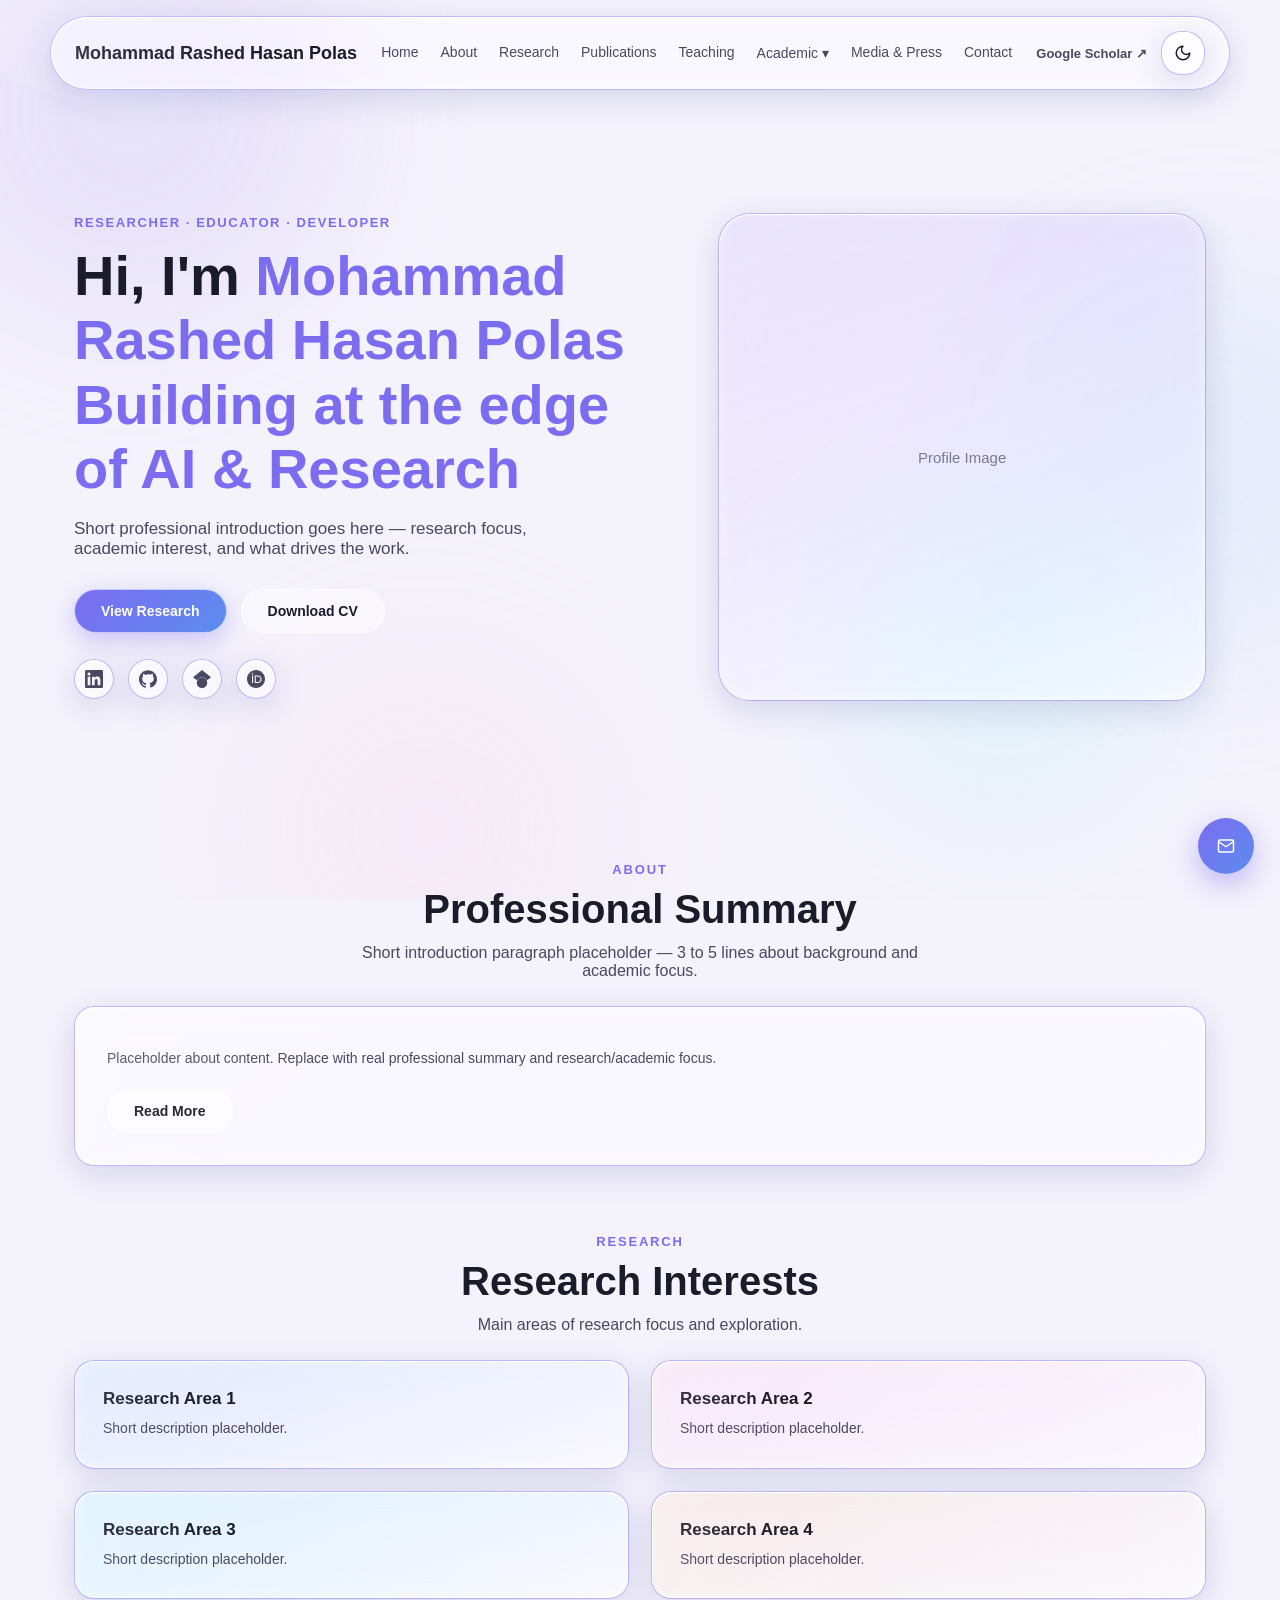
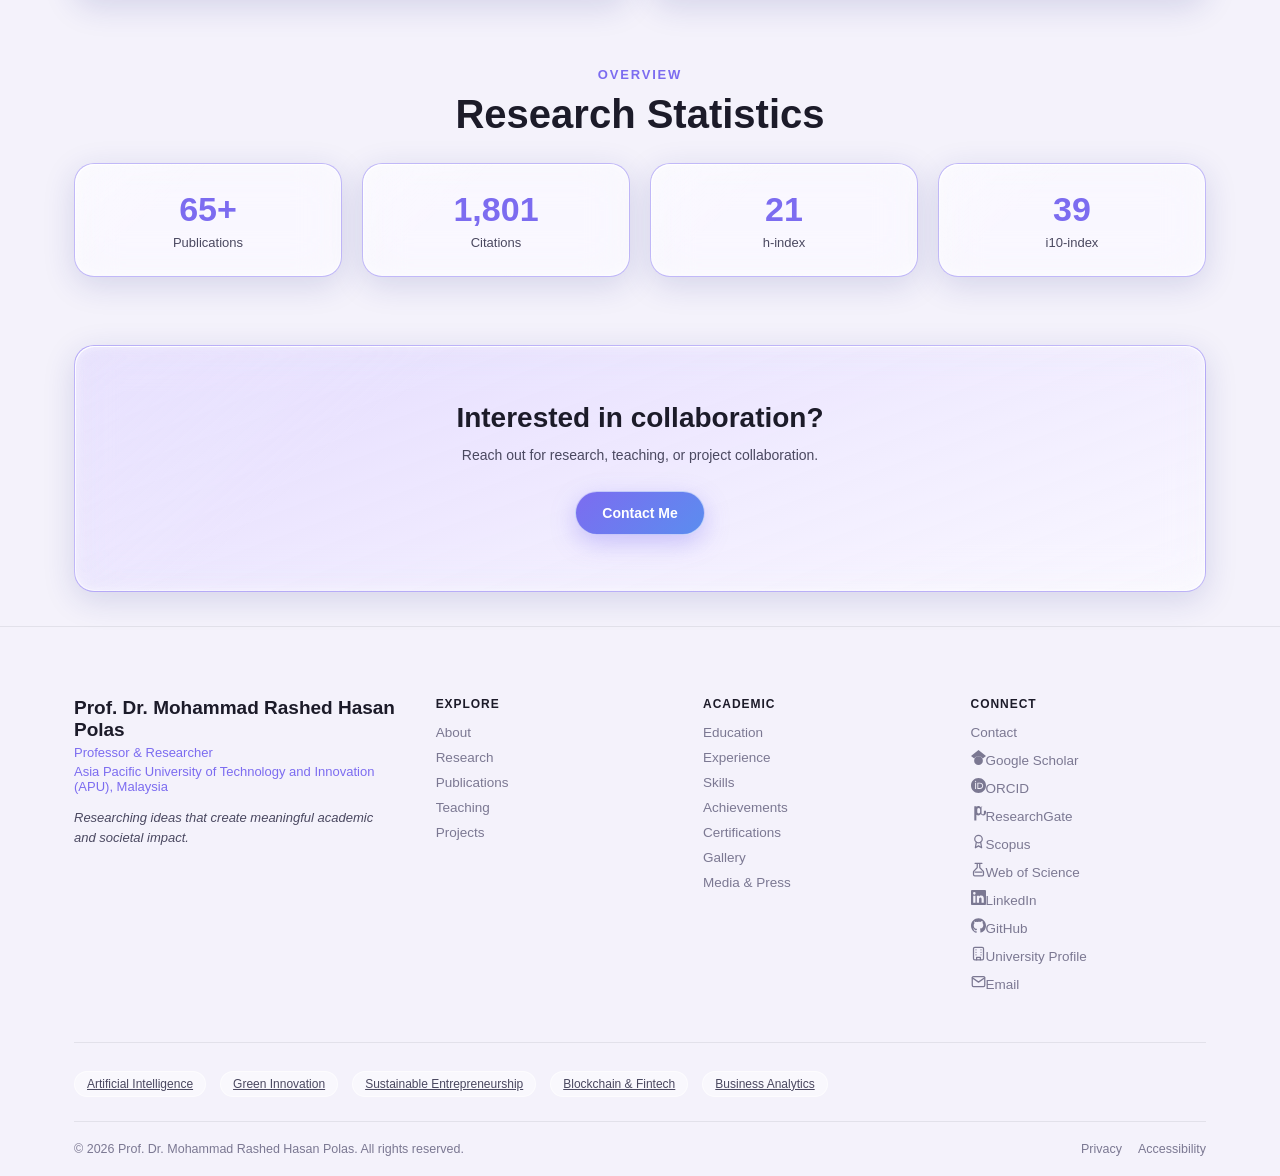
==== commit 1db040a4: "Fix cards-grid wrap bug, add sitewide Settings dashboard Bug fix: cards-grid flex-basis (280px) didn" ====
--- a/index.html
+++ b/index.html
@@ -20,7 +20,7 @@
 </div>
 
 <header class="navbar glass">
-  <div class="logo">Mohammad Rashed Hasan Polas</div>
+  <div class="logo" data-bind="site_name">Mohammad Rashed Hasan Polas</div>
   <nav id="navMenu">
     <a href="index.html">Home</a>
     <a href="about.html">About</a>
@@ -53,8 +53,8 @@
   <div class="container hero-grid">
     <div class="reveal is-visible">
       <div class="hero-eyebrow">Researcher · Educator · Developer</div>
-      <h1>Hi, I'm <span>Mohammad Rashed Hasan Polas</span><br>Building at the edge of AI & Research</h1>
-      <p>Short professional introduction goes here — research focus, academic interest, and what drives the work.</p>
+      <h1>Hi, I'm <span data-bind="site_name">Mohammad Rashed Hasan Polas</span><br><span data-bind="hero_heading">Building at the edge of AI & Research</span></h1>
+      <p data-bind="hero_subtitle">Short professional introduction goes here — research focus, academic interest, and what drives the work.</p>
       <div class="hero-actions">
         <a href="research.html" class="btn btn-primary">View Research</a>
         <a href="cv/cv.pdf" class="btn btn-ghost">Download CV</a>
@@ -109,10 +109,10 @@
       <h2>Research Statistics</h2>
     </div>
     <div class="stats-grid">
-      <div class="glass stat-card reveal"><div class="stat-number">06+</div><div class="stat-label">Publications</div></div>
-      <div class="glass stat-card reveal"><div class="stat-number">03</div><div class="stat-label">Conference Papers</div></div>
-      <div class="glass stat-card reveal"><div class="stat-number">01</div><div class="stat-label">Book Chapter</div></div>
-      <div class="glass stat-card reveal"><div class="stat-number">05+</div><div class="stat-label">Projects</div></div>
+      <div class="glass stat-card reveal"><div class="stat-number" data-bind="stat_publications">65+</div><div class="stat-label">Publications</div></div>
+      <div class="glass stat-card reveal"><div class="stat-number" data-bind="stat_citations">1,801</div><div class="stat-label">Citations</div></div>
+      <div class="glass stat-card reveal"><div class="stat-number" data-bind="stat_hindex">21</div><div class="stat-label">h-index</div></div>
+      <div class="glass stat-card reveal"><div class="stat-number" data-bind="stat_i10index">39</div><div class="stat-label">i10-index</div></div>
     </div>
   </div>
 </section>
@@ -131,10 +131,10 @@
   <div class="container">
     <div class="footer-grid">
       <div class="footer-identity">
-        <div class="name">Prof. Dr. Mohammad Rashed Hasan Polas</div>
-        <div class="role">Professor & Researcher</div>
-        <div class="role">Asia Pacific University of Technology and Innovation (APU), Malaysia</div>
-        <p class="statement">Researching ideas that create meaningful academic and societal impact.</p>
+        <div class="name" data-bind="site_name">Prof. Dr. Mohammad Rashed Hasan Polas</div>
+        <div class="role" data-bind="tagline">Professor & Researcher</div>
+        <div class="role" data-bind="university">Asia Pacific University of Technology and Innovation (APU), Malaysia</div>
+        <p class="statement" data-bind="statement">Researching ideas that create meaningful academic and societal impact.</p>
       </div>
       <div class="footer-col">
         <h4>Explore</h4>
@@ -157,15 +157,15 @@
       <div class="footer-col">
         <h4>Connect</h4>
         <a href="contact.html">Contact</a>
-        <a href="https://scholar.google.com/citations?user=yGs2dsMAAAAJ&hl=en" target="_blank" rel="noopener" class="icon-link"><span data-icon="google-scholar" data-icon-size="15"></span>Google Scholar</a>
-        <a href="https://orcid.org/0000-0002-6080-1075" target="_blank" rel="noopener" class="icon-link"><span data-icon="orcid" data-icon-size="15"></span>ORCID</a>
-        <a href="#" target="_blank" rel="noopener" class="icon-link"><span data-icon="researchgate" data-icon-size="15"></span>ResearchGate</a>
-        <a href="#" target="_blank" rel="noopener" class="icon-link"><span data-icon="award" data-icon-size="15"></span>Scopus</a>
-        <a href="#" target="_blank" rel="noopener" class="icon-link"><span data-icon="flask-conical" data-icon-size="15"></span>Web of Science</a>
-        <a href="#" target="_blank" rel="noopener" class="icon-link"><span data-icon="linkedin" data-icon-size="15"></span>LinkedIn</a>
-        <a href="#" target="_blank" rel="noopener" class="icon-link"><span data-icon="github" data-icon-size="15"></span>GitHub</a>
-        <a href="#" target="_blank" rel="noopener" class="icon-link"><span data-icon="building" data-icon-size="15"></span>University Profile</a>
-        <a href="mailto:contact@example.com" class="icon-link"><span data-icon="mail" data-icon-size="15"></span>Email</a>
+        <a href="https://scholar.google.com/citations?user=yGs2dsMAAAAJ&hl=en" data-bind-href="scholar_url" target="_blank" rel="noopener" class="icon-link"><span data-icon="google-scholar" data-icon-size="15"></span>Google Scholar</a>
+        <a href="https://orcid.org/0000-0002-6080-1075" data-bind-href="orcid_url" target="_blank" rel="noopener" class="icon-link"><span data-icon="orcid" data-icon-size="15"></span>ORCID</a>
+        <a href="#" data-bind-href="researchgate_url" target="_blank" rel="noopener" class="icon-link"><span data-icon="researchgate" data-icon-size="15"></span>ResearchGate</a>
+        <a href="#" data-bind-href="scopus_url" target="_blank" rel="noopener" class="icon-link"><span data-icon="award" data-icon-size="15"></span>Scopus</a>
+        <a href="#" data-bind-href="wos_url" target="_blank" rel="noopener" class="icon-link"><span data-icon="flask-conical" data-icon-size="15"></span>Web of Science</a>
+        <a href="#" data-bind-href="linkedin_url" target="_blank" rel="noopener" class="icon-link"><span data-icon="linkedin" data-icon-size="15"></span>LinkedIn</a>
+        <a href="#" data-bind-href="github_url" target="_blank" rel="noopener" class="icon-link"><span data-icon="github" data-icon-size="15"></span>GitHub</a>
+        <a href="#" data-bind-href="university_profile_url" target="_blank" rel="noopener" class="icon-link"><span data-icon="building" data-icon-size="15"></span>University Profile</a>
+        <a href="mailto:contact@example.com" data-bind-mailto="email" class="icon-link"><span data-icon="mail" data-icon-size="15"></span>Email</a>
       </div>
     </div>
     <div class="footer-tags">
@@ -176,16 +176,17 @@
       <a href="research.html" class="tag">Business Analytics</a>
     </div>
     <div class="footer-bottom">
-      <span>&copy; 2026 Prof. Dr. Mohammad Rashed Hasan Polas. All rights reserved.</span>
+      <span>&copy; 2026 <span data-bind="site_name">Prof. Dr. Mohammad Rashed Hasan Polas</span>. All rights reserved.</span>
       <span><a href="#">Privacy</a><a href="#">Accessibility</a></span>
     </div>
   </div>
 </footer>
 
-<a href="mailto:contact@example.com" class="float-email" title="Email" data-icon="mail"></a>
+<a href="mailto:contact@example.com" data-bind-mailto="email" class="float-email" title="Email" data-icon="mail"></a>
 
 <script src="js/cursor-fx.js"></script>
 <script src="js/utils/icons.js"></script>
 <script src="js/main.js"></script>
+<script src="js/utils/siteSettings.js"></script>
 </body>
 </html>
--- a/css/components.css
+++ b/css/components.css
@@ -345,11 +345,12 @@
 }
 
 .cards-grid > * {
-  flex: 1 1 280px;
+  flex: 1 1 calc(33.333% - 15px);
   max-width: calc(33.333% - 15px);
 }
 
 .cards-grid.cols-2 > * {
+  flex-basis: calc(50% - 11px);
   max-width: calc(50% - 11px);
 }
 
@@ -984,6 +985,32 @@
   .float-email { bottom: 18px; right: 18px; width: 50px; height: 50px; font-size: 19px; }
 }
 
+/* Form fields (contact + admin) */
+.form-field {
+  display: block;
+  width: 100%;
+  margin-bottom: 16px;
+  padding: 14px 16px;
+  border-radius: 14px;
+  border: 1px solid var(--glass-border);
+  background: var(--glass-bg);
+  color: var(--text-primary);
+  font-family: inherit;
+  font-size: 14px;
+}
+
+.form-field:focus { outline: none; border-color: var(--accent-primary); }
+
+.form-label {
+  display: block;
+  font-size: 12px;
+  font-weight: 600;
+  text-transform: uppercase;
+  letter-spacing: 0.05em;
+  color: var(--text-muted);
+  margin-bottom: 6px;
+}
+
 /* Footer */
 .footer {
   padding: 70px 0 0;
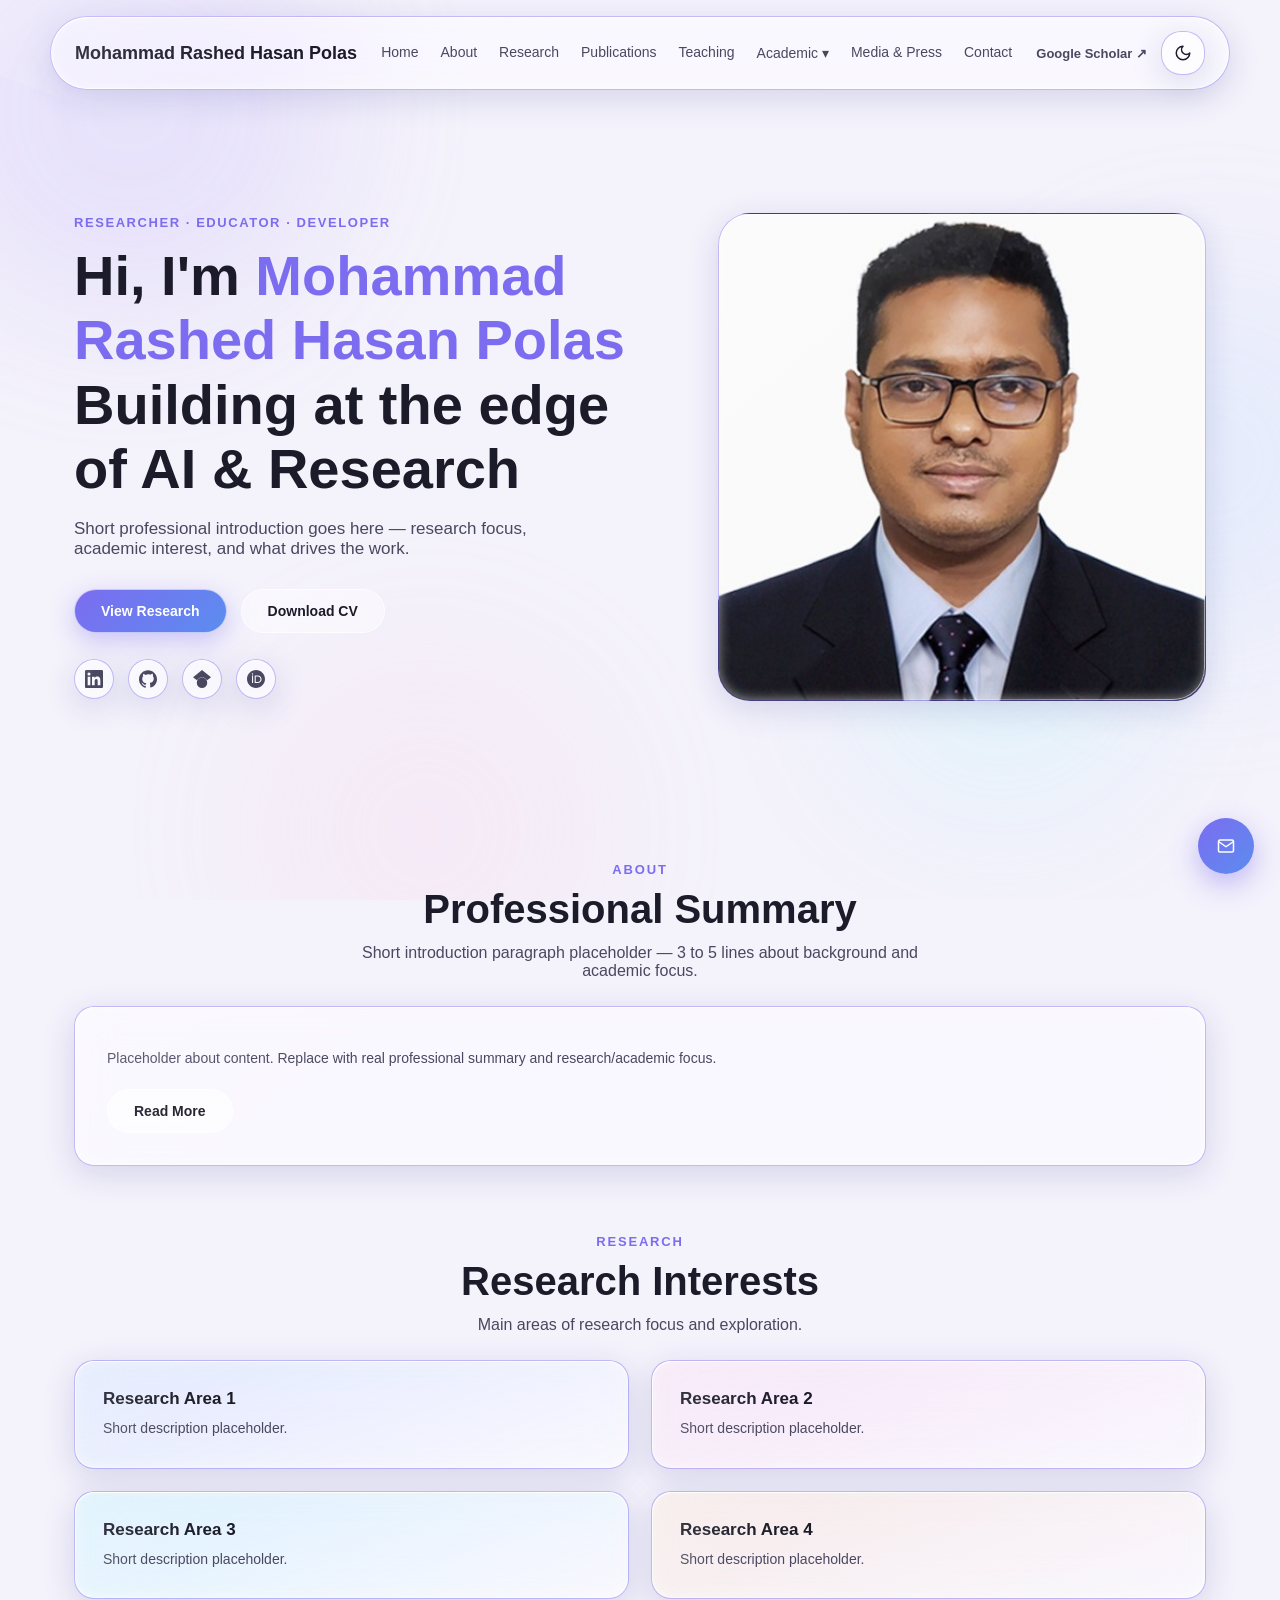
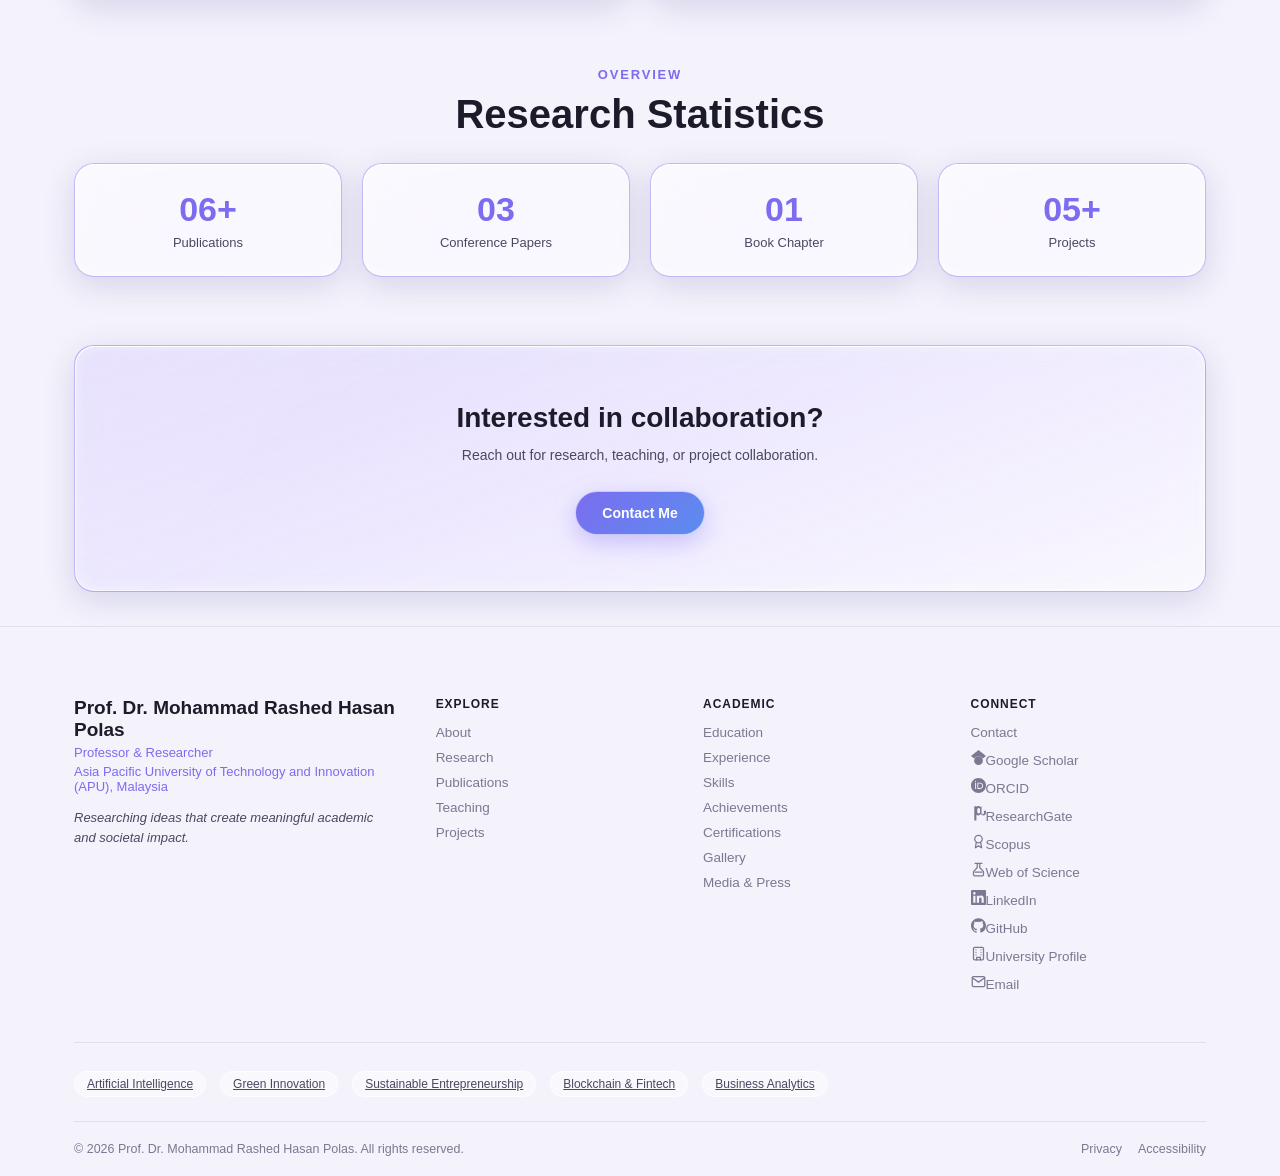
==== commit ddf84fa4: "Add profile photo, CV, and gallery images Co-Authored-By: Claude Sonnet 5 <noreply@anthropic.com>" ====
--- a/index.html
+++ b/index.html
@@ -20,7 +20,7 @@
 </div>
 
 <header class="navbar glass">
-  <div class="logo" data-bind="site_name">Mohammad Rashed Hasan Polas</div>
+  <div class="logo">Mohammad Rashed Hasan Polas</div>
   <nav id="navMenu">
     <a href="index.html">Home</a>
     <a href="about.html">About</a>
@@ -53,11 +53,11 @@
   <div class="container hero-grid">
     <div class="reveal is-visible">
       <div class="hero-eyebrow">Researcher · Educator · Developer</div>
-      <h1>Hi, I'm <span data-bind="site_name">Mohammad Rashed Hasan Polas</span><br><span data-bind="hero_heading">Building at the edge of AI & Research</span></h1>
-      <p data-bind="hero_subtitle">Short professional introduction goes here — research focus, academic interest, and what drives the work.</p>
+      <h1>Hi, I'm <span>Mohammad Rashed Hasan Polas</span><br>Building at the edge of AI & Research</h1>
+      <p>Short professional introduction goes here — research focus, academic interest, and what drives the work.</p>
       <div class="hero-actions">
         <a href="research.html" class="btn btn-primary">View Research</a>
-        <a href="cv/cv.pdf" class="btn btn-ghost">Download CV</a>
+        <a href="cv/cv.docx" class="btn btn-ghost" download>Download CV</a>
       </div>
       <div class="hero-socials">
         <a href="#" class="glass" data-icon="linkedin" title="LinkedIn"></a>
@@ -67,7 +67,7 @@
       </div>
     </div>
     <div class="reveal is-visible">
-      <div class="profile-glass glass glass-tint-lavender tilt">Profile Image</div>
+      <div class="profile-glass glass glass-tint-lavender tilt" style="background-image:url('image/profile.jpg');background-size:cover;background-position:top center;"></div>
     </div>
   </div>
 </section>
@@ -109,10 +109,10 @@
       <h2>Research Statistics</h2>
     </div>
     <div class="stats-grid">
-      <div class="glass stat-card reveal"><div class="stat-number" data-bind="stat_publications">65+</div><div class="stat-label">Publications</div></div>
-      <div class="glass stat-card reveal"><div class="stat-number" data-bind="stat_citations">1,801</div><div class="stat-label">Citations</div></div>
-      <div class="glass stat-card reveal"><div class="stat-number" data-bind="stat_hindex">21</div><div class="stat-label">h-index</div></div>
-      <div class="glass stat-card reveal"><div class="stat-number" data-bind="stat_i10index">39</div><div class="stat-label">i10-index</div></div>
+      <div class="glass stat-card reveal"><div class="stat-number">06+</div><div class="stat-label">Publications</div></div>
+      <div class="glass stat-card reveal"><div class="stat-number">03</div><div class="stat-label">Conference Papers</div></div>
+      <div class="glass stat-card reveal"><div class="stat-number">01</div><div class="stat-label">Book Chapter</div></div>
+      <div class="glass stat-card reveal"><div class="stat-number">05+</div><div class="stat-label">Projects</div></div>
     </div>
   </div>
 </section>
@@ -131,10 +131,10 @@
   <div class="container">
     <div class="footer-grid">
       <div class="footer-identity">
-        <div class="name" data-bind="site_name">Prof. Dr. Mohammad Rashed Hasan Polas</div>
-        <div class="role" data-bind="tagline">Professor & Researcher</div>
-        <div class="role" data-bind="university">Asia Pacific University of Technology and Innovation (APU), Malaysia</div>
-        <p class="statement" data-bind="statement">Researching ideas that create meaningful academic and societal impact.</p>
+        <div class="name">Prof. Dr. Mohammad Rashed Hasan Polas</div>
+        <div class="role">Professor & Researcher</div>
+        <div class="role">Asia Pacific University of Technology and Innovation (APU), Malaysia</div>
+        <p class="statement">Researching ideas that create meaningful academic and societal impact.</p>
       </div>
       <div class="footer-col">
         <h4>Explore</h4>
@@ -157,15 +157,15 @@
       <div class="footer-col">
         <h4>Connect</h4>
         <a href="contact.html">Contact</a>
-        <a href="https://scholar.google.com/citations?user=yGs2dsMAAAAJ&hl=en" data-bind-href="scholar_url" target="_blank" rel="noopener" class="icon-link"><span data-icon="google-scholar" data-icon-size="15"></span>Google Scholar</a>
-        <a href="https://orcid.org/0000-0002-6080-1075" data-bind-href="orcid_url" target="_blank" rel="noopener" class="icon-link"><span data-icon="orcid" data-icon-size="15"></span>ORCID</a>
-        <a href="#" data-bind-href="researchgate_url" target="_blank" rel="noopener" class="icon-link"><span data-icon="researchgate" data-icon-size="15"></span>ResearchGate</a>
-        <a href="#" data-bind-href="scopus_url" target="_blank" rel="noopener" class="icon-link"><span data-icon="award" data-icon-size="15"></span>Scopus</a>
-        <a href="#" data-bind-href="wos_url" target="_blank" rel="noopener" class="icon-link"><span data-icon="flask-conical" data-icon-size="15"></span>Web of Science</a>
-        <a href="#" data-bind-href="linkedin_url" target="_blank" rel="noopener" class="icon-link"><span data-icon="linkedin" data-icon-size="15"></span>LinkedIn</a>
-        <a href="#" data-bind-href="github_url" target="_blank" rel="noopener" class="icon-link"><span data-icon="github" data-icon-size="15"></span>GitHub</a>
-        <a href="#" data-bind-href="university_profile_url" target="_blank" rel="noopener" class="icon-link"><span data-icon="building" data-icon-size="15"></span>University Profile</a>
-        <a href="mailto:contact@example.com" data-bind-mailto="email" class="icon-link"><span data-icon="mail" data-icon-size="15"></span>Email</a>
+        <a href="https://scholar.google.com/citations?user=yGs2dsMAAAAJ&hl=en" target="_blank" rel="noopener" class="icon-link"><span data-icon="google-scholar" data-icon-size="15"></span>Google Scholar</a>
+        <a href="https://orcid.org/0000-0002-6080-1075" target="_blank" rel="noopener" class="icon-link"><span data-icon="orcid" data-icon-size="15"></span>ORCID</a>
+        <a href="#" target="_blank" rel="noopener" class="icon-link"><span data-icon="researchgate" data-icon-size="15"></span>ResearchGate</a>
+        <a href="#" target="_blank" rel="noopener" class="icon-link"><span data-icon="award" data-icon-size="15"></span>Scopus</a>
+        <a href="#" target="_blank" rel="noopener" class="icon-link"><span data-icon="flask-conical" data-icon-size="15"></span>Web of Science</a>
+        <a href="#" target="_blank" rel="noopener" class="icon-link"><span data-icon="linkedin" data-icon-size="15"></span>LinkedIn</a>
+        <a href="#" target="_blank" rel="noopener" class="icon-link"><span data-icon="github" data-icon-size="15"></span>GitHub</a>
+        <a href="#" target="_blank" rel="noopener" class="icon-link"><span data-icon="building" data-icon-size="15"></span>University Profile</a>
+        <a href="mailto:contact@example.com" class="icon-link"><span data-icon="mail" data-icon-size="15"></span>Email</a>
       </div>
     </div>
     <div class="footer-tags">
@@ -176,17 +176,16 @@
       <a href="research.html" class="tag">Business Analytics</a>
     </div>
     <div class="footer-bottom">
-      <span>&copy; 2026 <span data-bind="site_name">Prof. Dr. Mohammad Rashed Hasan Polas</span>. All rights reserved.</span>
+      <span>&copy; 2026 Prof. Dr. Mohammad Rashed Hasan Polas. All rights reserved.</span>
       <span><a href="#">Privacy</a><a href="#">Accessibility</a></span>
     </div>
   </div>
 </footer>
 
-<a href="mailto:contact@example.com" data-bind-mailto="email" class="float-email" title="Email" data-icon="mail"></a>
+<a href="mailto:contact@example.com" class="float-email" title="Email" data-icon="mail"></a>
 
 <script src="js/cursor-fx.js"></script>
 <script src="js/utils/icons.js"></script>
 <script src="js/main.js"></script>
-<script src="js/utils/siteSettings.js"></script>
 </body>
 </html>
--- a/css/components.css
+++ b/css/components.css
@@ -1011,6 +1011,93 @@
   margin-bottom: 6px;
 }
 
+/* Inline admin controls (WordPress-style add/edit on live pages) */
+.admin-delete-btn {
+  position: absolute;
+  top: 10px;
+  right: 10px;
+  width: 26px;
+  height: 26px;
+  border-radius: 50%;
+  border: none;
+  background: rgba(220, 38, 38, 0.15);
+  color: #dc2626;
+  font-size: 12px;
+  cursor: pointer;
+  display: grid;
+  place-items: center;
+  z-index: 5;
+  transition: background 0.2s ease, transform 0.2s ease;
+}
+
+.admin-delete-btn:hover { background: rgba(220, 38, 38, 0.3); transform: scale(1.1); }
+
+.admin-add-tile {
+  display: flex;
+  flex-direction: column;
+  align-items: center;
+  justify-content: center;
+  gap: 8px;
+  min-height: 140px;
+  padding: 24px;
+  cursor: pointer;
+  border-style: dashed !important;
+  border-width: 2px !important;
+  color: var(--text-muted);
+  font-size: 13.5px;
+  font-weight: 600;
+  transition: color 0.25s ease, border-color 0.25s ease;
+}
+
+.admin-add-tile:hover { color: var(--accent-primary); border-color: var(--accent-primary) !important; }
+.admin-add-tile.open { cursor: default; align-items: stretch; text-align: left; }
+
+.admin-add-plus {
+  font-size: 26px;
+  line-height: 1;
+}
+
+.admin-add-tile.open .admin-add-plus { display: none; }
+
+.image-upload-zone {
+  position: relative;
+  min-height: 120px;
+  border: 1.5px dashed var(--glass-border);
+  border-radius: 14px;
+  display: flex;
+  align-items: center;
+  justify-content: center;
+  background: var(--glass-bg);
+  background-size: cover;
+  background-position: center;
+  cursor: pointer;
+  overflow: hidden;
+  transition: border-color 0.2s ease;
+}
+
+.image-upload-zone.drag-over { border-color: var(--accent-primary); }
+.image-upload-zone.uploading { opacity: 0.6; pointer-events: none; }
+
+.image-upload-prompt {
+  text-align: center;
+  font-size: 12.5px;
+  color: var(--text-muted);
+  padding: 16px;
+}
+
+.image-upload-preview {
+  position: absolute;
+  inset: 0;
+  background-size: cover;
+  background-position: center;
+}
+
+.image-url-field { margin-top: 8px; font-size: 12.5px; }
+
+.admin-inline-form .form-label { margin-top: 10px; }
+.admin-inline-form .form-label:first-child { margin-top: 0; }
+.admin-inline-form .form-field { margin-bottom: 0; }
+
 /* Footer */
 .footer {
   padding: 70px 0 0;
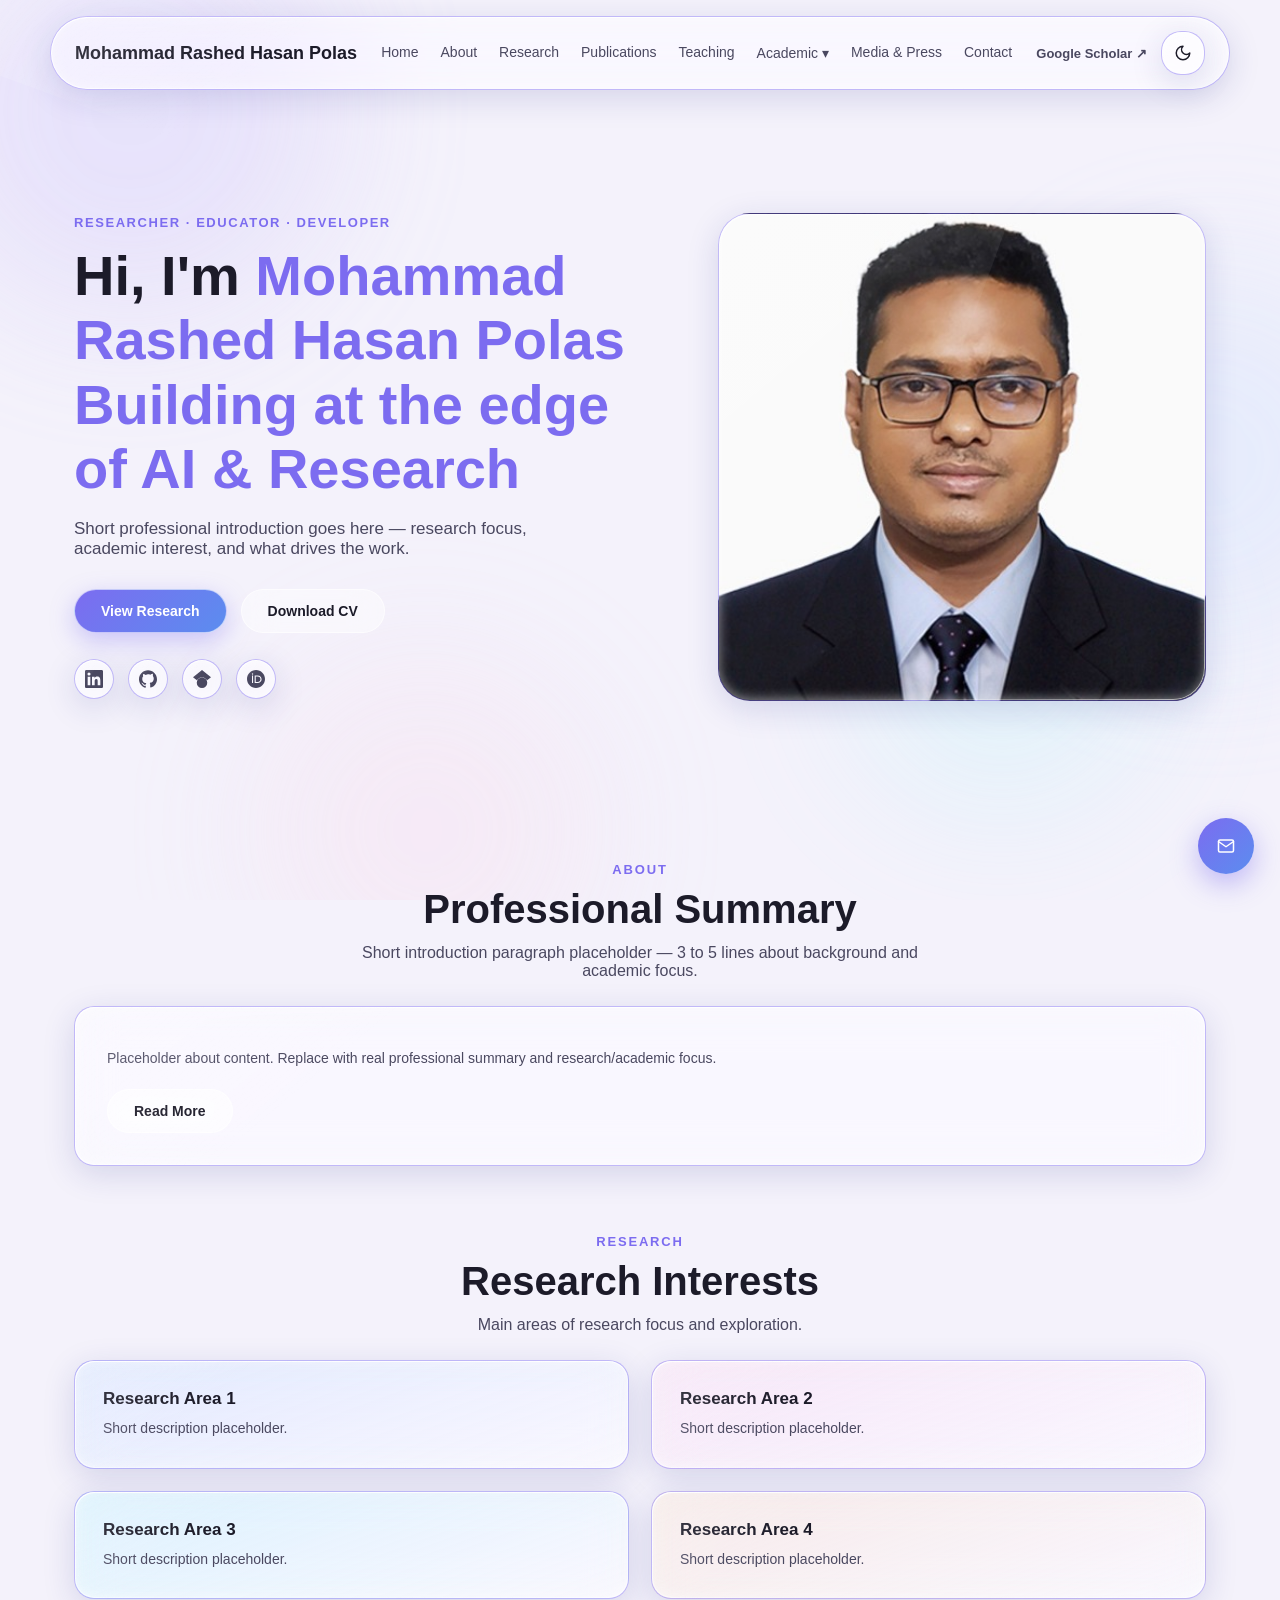
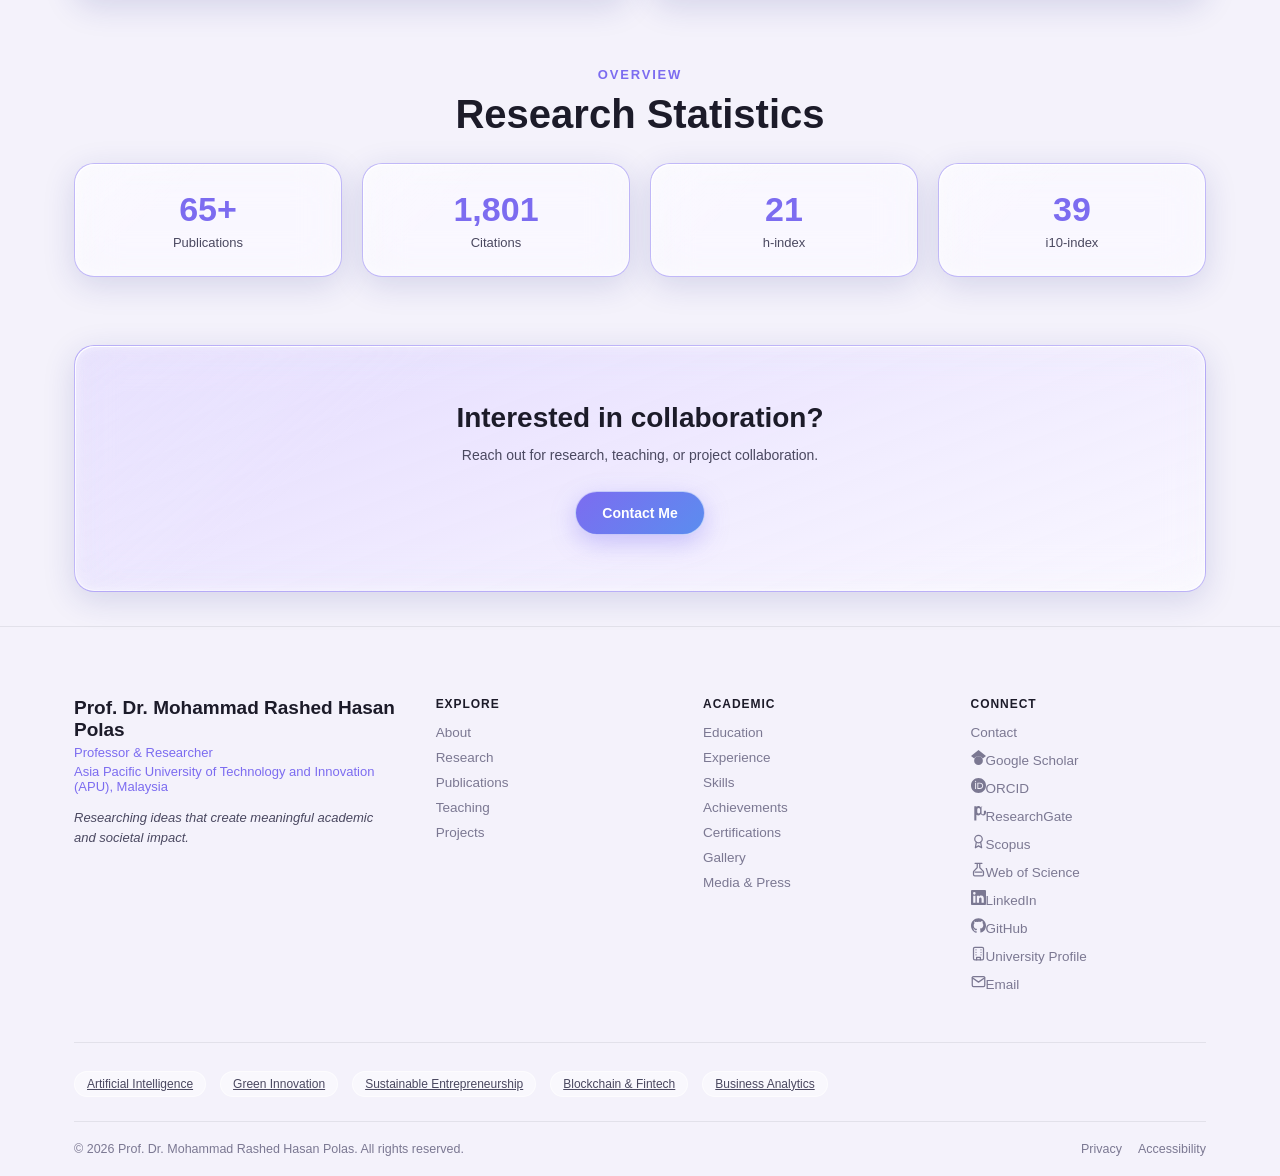
==== commit 77160750: "Add profile photo, CV, and gallery images Co-Authored-By: Claude Sonnet 5 <noreply@anthropic.com>" ====
--- a/index.html
+++ b/index.html
@@ -20,7 +20,7 @@
 </div>
 
 <header class="navbar glass">
-  <div class="logo">Mohammad Rashed Hasan Polas</div>
+  <div class="logo" data-bind="site_name">Mohammad Rashed Hasan Polas</div>
   <nav id="navMenu">
     <a href="index.html">Home</a>
     <a href="about.html">About</a>
@@ -53,8 +53,8 @@
   <div class="container hero-grid">
     <div class="reveal is-visible">
       <div class="hero-eyebrow">Researcher · Educator · Developer</div>
-      <h1>Hi, I'm <span>Mohammad Rashed Hasan Polas</span><br>Building at the edge of AI & Research</h1>
-      <p>Short professional introduction goes here — research focus, academic interest, and what drives the work.</p>
+      <h1>Hi, I'm <span data-bind="site_name">Mohammad Rashed Hasan Polas</span><br><span data-bind="hero_heading">Building at the edge of AI & Research</span></h1>
+      <p data-bind="hero_subtitle">Short professional introduction goes here — research focus, academic interest, and what drives the work.</p>
       <div class="hero-actions">
         <a href="research.html" class="btn btn-primary">View Research</a>
         <a href="cv/cv.docx" class="btn btn-ghost" download>Download CV</a>
@@ -109,10 +109,10 @@
       <h2>Research Statistics</h2>
     </div>
     <div class="stats-grid">
-      <div class="glass stat-card reveal"><div class="stat-number">06+</div><div class="stat-label">Publications</div></div>
-      <div class="glass stat-card reveal"><div class="stat-number">03</div><div class="stat-label">Conference Papers</div></div>
-      <div class="glass stat-card reveal"><div class="stat-number">01</div><div class="stat-label">Book Chapter</div></div>
-      <div class="glass stat-card reveal"><div class="stat-number">05+</div><div class="stat-label">Projects</div></div>
+      <div class="glass stat-card reveal"><div class="stat-number" data-bind="stat_publications">65+</div><div class="stat-label">Publications</div></div>
+      <div class="glass stat-card reveal"><div class="stat-number" data-bind="stat_citations">1,801</div><div class="stat-label">Citations</div></div>
+      <div class="glass stat-card reveal"><div class="stat-number" data-bind="stat_hindex">21</div><div class="stat-label">h-index</div></div>
+      <div class="glass stat-card reveal"><div class="stat-number" data-bind="stat_i10index">39</div><div class="stat-label">i10-index</div></div>
     </div>
   </div>
 </section>
@@ -131,10 +131,10 @@
   <div class="container">
     <div class="footer-grid">
       <div class="footer-identity">
-        <div class="name">Prof. Dr. Mohammad Rashed Hasan Polas</div>
-        <div class="role">Professor & Researcher</div>
-        <div class="role">Asia Pacific University of Technology and Innovation (APU), Malaysia</div>
-        <p class="statement">Researching ideas that create meaningful academic and societal impact.</p>
+        <div class="name" data-bind="site_name">Prof. Dr. Mohammad Rashed Hasan Polas</div>
+        <div class="role" data-bind="tagline">Professor & Researcher</div>
+        <div class="role" data-bind="university">Asia Pacific University of Technology and Innovation (APU), Malaysia</div>
+        <p class="statement" data-bind="statement">Researching ideas that create meaningful academic and societal impact.</p>
       </div>
       <div class="footer-col">
         <h4>Explore</h4>
@@ -157,15 +157,15 @@
       <div class="footer-col">
         <h4>Connect</h4>
         <a href="contact.html">Contact</a>
-        <a href="https://scholar.google.com/citations?user=yGs2dsMAAAAJ&hl=en" target="_blank" rel="noopener" class="icon-link"><span data-icon="google-scholar" data-icon-size="15"></span>Google Scholar</a>
-        <a href="https://orcid.org/0000-0002-6080-1075" target="_blank" rel="noopener" class="icon-link"><span data-icon="orcid" data-icon-size="15"></span>ORCID</a>
-        <a href="#" target="_blank" rel="noopener" class="icon-link"><span data-icon="researchgate" data-icon-size="15"></span>ResearchGate</a>
-        <a href="#" target="_blank" rel="noopener" class="icon-link"><span data-icon="award" data-icon-size="15"></span>Scopus</a>
-        <a href="#" target="_blank" rel="noopener" class="icon-link"><span data-icon="flask-conical" data-icon-size="15"></span>Web of Science</a>
-        <a href="#" target="_blank" rel="noopener" class="icon-link"><span data-icon="linkedin" data-icon-size="15"></span>LinkedIn</a>
-        <a href="#" target="_blank" rel="noopener" class="icon-link"><span data-icon="github" data-icon-size="15"></span>GitHub</a>
-        <a href="#" target="_blank" rel="noopener" class="icon-link"><span data-icon="building" data-icon-size="15"></span>University Profile</a>
-        <a href="mailto:contact@example.com" class="icon-link"><span data-icon="mail" data-icon-size="15"></span>Email</a>
+        <a href="https://scholar.google.com/citations?user=yGs2dsMAAAAJ&hl=en" data-bind-href="scholar_url" target="_blank" rel="noopener" class="icon-link"><span data-icon="google-scholar" data-icon-size="15"></span>Google Scholar</a>
+        <a href="https://orcid.org/0000-0002-6080-1075" data-bind-href="orcid_url" target="_blank" rel="noopener" class="icon-link"><span data-icon="orcid" data-icon-size="15"></span>ORCID</a>
+        <a href="#" data-bind-href="researchgate_url" target="_blank" rel="noopener" class="icon-link"><span data-icon="researchgate" data-icon-size="15"></span>ResearchGate</a>
+        <a href="#" data-bind-href="scopus_url" target="_blank" rel="noopener" class="icon-link"><span data-icon="award" data-icon-size="15"></span>Scopus</a>
+        <a href="#" data-bind-href="wos_url" target="_blank" rel="noopener" class="icon-link"><span data-icon="flask-conical" data-icon-size="15"></span>Web of Science</a>
+        <a href="#" data-bind-href="linkedin_url" target="_blank" rel="noopener" class="icon-link"><span data-icon="linkedin" data-icon-size="15"></span>LinkedIn</a>
+        <a href="#" data-bind-href="github_url" target="_blank" rel="noopener" class="icon-link"><span data-icon="github" data-icon-size="15"></span>GitHub</a>
+        <a href="#" data-bind-href="university_profile_url" target="_blank" rel="noopener" class="icon-link"><span data-icon="building" data-icon-size="15"></span>University Profile</a>
+        <a href="mailto:contact@example.com" data-bind-mailto="email" class="icon-link"><span data-icon="mail" data-icon-size="15"></span>Email</a>
       </div>
     </div>
     <div class="footer-tags">
@@ -176,16 +176,17 @@
       <a href="research.html" class="tag">Business Analytics</a>
     </div>
     <div class="footer-bottom">
-      <span>&copy; 2026 Prof. Dr. Mohammad Rashed Hasan Polas. All rights reserved.</span>
+      <span>&copy; 2026 <span data-bind="site_name">Prof. Dr. Mohammad Rashed Hasan Polas</span>. All rights reserved.</span>
       <span><a href="#">Privacy</a><a href="#">Accessibility</a></span>
     </div>
   </div>
 </footer>
 
-<a href="mailto:contact@example.com" class="float-email" title="Email" data-icon="mail"></a>
+<a href="mailto:contact@example.com" data-bind-mailto="email" class="float-email" title="Email" data-icon="mail"></a>
 
 <script src="js/cursor-fx.js"></script>
 <script src="js/utils/icons.js"></script>
 <script src="js/main.js"></script>
+<script src="js/utils/siteSettings.js"></script>
 </body>
 </html>
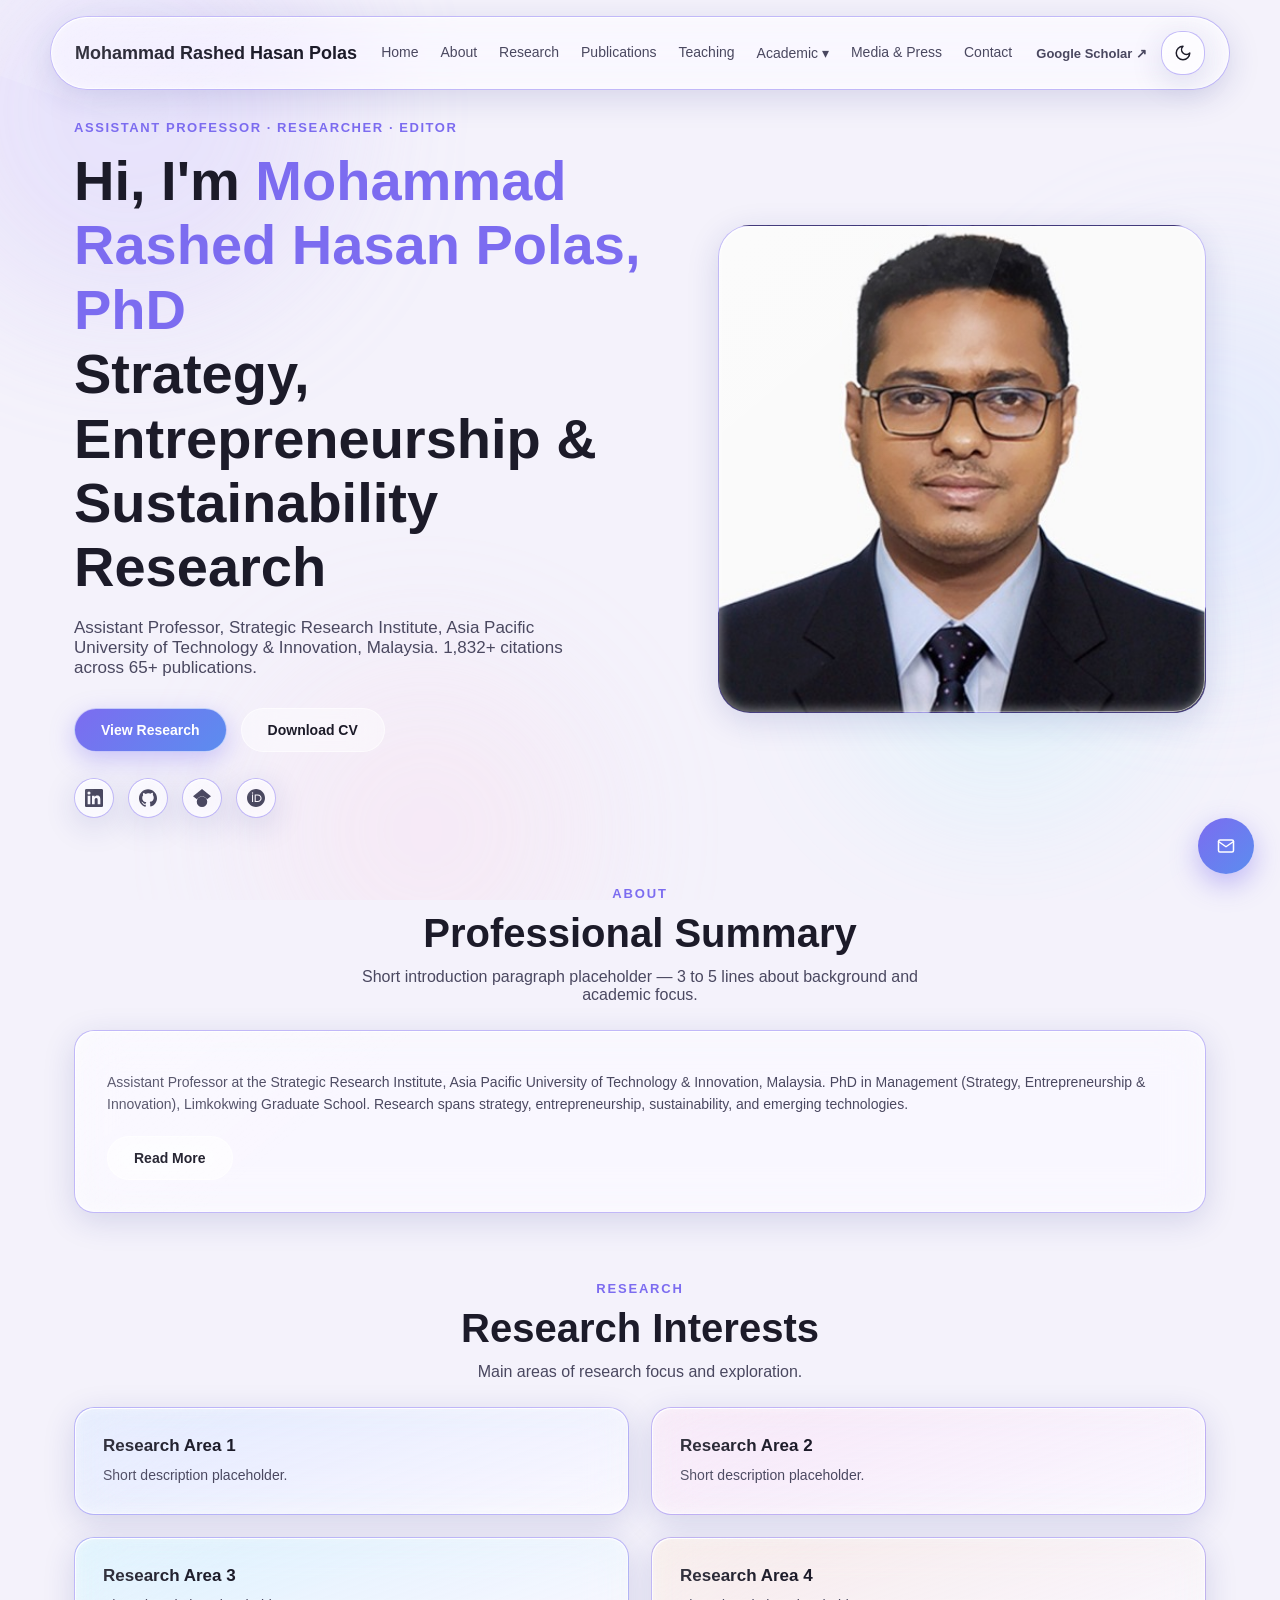
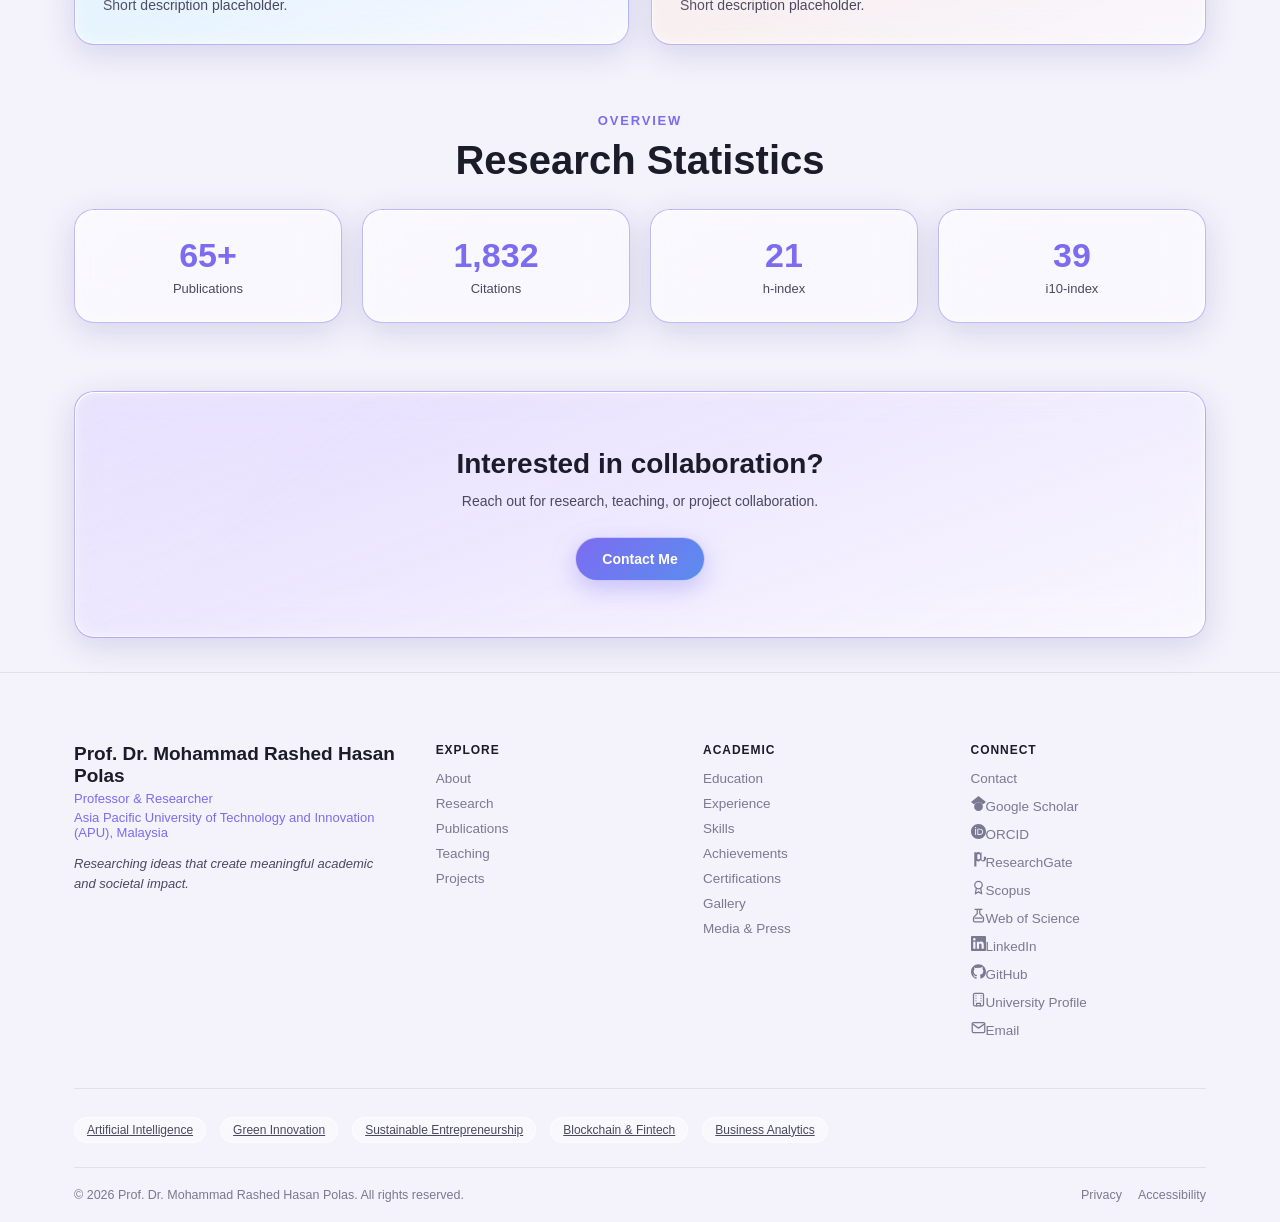
==== commit 67653e8b: "Populate site with real CV data — education, experience, publications, achievements, certifications," ====
--- a/index.html
+++ b/index.html
@@ -20,7 +20,7 @@
 </div>
 
 <header class="navbar glass">
-  <div class="logo" data-bind="site_name">Mohammad Rashed Hasan Polas</div>
+  <div class="logo">Mohammad Rashed Hasan Polas</div>
   <nav id="navMenu">
     <a href="index.html">Home</a>
     <a href="about.html">About</a>
@@ -52,9 +52,9 @@
 <section class="hero">
   <div class="container hero-grid">
     <div class="reveal is-visible">
-      <div class="hero-eyebrow">Researcher · Educator · Developer</div>
-      <h1>Hi, I'm <span data-bind="site_name">Mohammad Rashed Hasan Polas</span><br><span data-bind="hero_heading">Building at the edge of AI & Research</span></h1>
-      <p data-bind="hero_subtitle">Short professional introduction goes here — research focus, academic interest, and what drives the work.</p>
+      <div class="hero-eyebrow">Assistant Professor · Researcher · Editor</div>
+      <h1>Hi, I'm <span>Mohammad Rashed Hasan Polas, PhD</span><br>Strategy, Entrepreneurship & Sustainability Research</h1>
+      <p>Assistant Professor, Strategic Research Institute, Asia Pacific University of Technology & Innovation, Malaysia. 1,832+ citations across 65+ publications.</p>
       <div class="hero-actions">
         <a href="research.html" class="btn btn-primary">View Research</a>
         <a href="cv/cv.docx" class="btn btn-ghost" download>Download CV</a>
@@ -80,7 +80,7 @@
       <p>Short introduction paragraph placeholder — 3 to 5 lines about background and academic focus.</p>
     </div>
     <div class="glass glass-card reveal" style="padding:32px;">
-      <p class="card-desc">Placeholder about content. Replace with real professional summary and research/academic focus.</p>
+      <p class="card-desc">Assistant Professor at the Strategic Research Institute, Asia Pacific University of Technology &amp; Innovation, Malaysia. PhD in Management (Strategy, Entrepreneurship &amp; Innovation), Limkokwing Graduate School. Research spans strategy, entrepreneurship, sustainability, and emerging technologies.</p>
       <a href="about.html" class="btn btn-ghost" style="margin-top:20px;">Read More</a>
     </div>
   </div>
@@ -109,10 +109,10 @@
       <h2>Research Statistics</h2>
     </div>
     <div class="stats-grid">
-      <div class="glass stat-card reveal"><div class="stat-number" data-bind="stat_publications">65+</div><div class="stat-label">Publications</div></div>
-      <div class="glass stat-card reveal"><div class="stat-number" data-bind="stat_citations">1,801</div><div class="stat-label">Citations</div></div>
-      <div class="glass stat-card reveal"><div class="stat-number" data-bind="stat_hindex">21</div><div class="stat-label">h-index</div></div>
-      <div class="glass stat-card reveal"><div class="stat-number" data-bind="stat_i10index">39</div><div class="stat-label">i10-index</div></div>
+      <div class="glass stat-card reveal"><div class="stat-number">65+</div><div class="stat-label">Publications</div></div>
+      <div class="glass stat-card reveal"><div class="stat-number">1,832</div><div class="stat-label">Citations</div></div>
+      <div class="glass stat-card reveal"><div class="stat-number">21</div><div class="stat-label">h-index</div></div>
+      <div class="glass stat-card reveal"><div class="stat-number">39</div><div class="stat-label">i10-index</div></div>
     </div>
   </div>
 </section>
@@ -131,10 +131,10 @@
   <div class="container">
     <div class="footer-grid">
       <div class="footer-identity">
-        <div class="name" data-bind="site_name">Prof. Dr. Mohammad Rashed Hasan Polas</div>
-        <div class="role" data-bind="tagline">Professor & Researcher</div>
-        <div class="role" data-bind="university">Asia Pacific University of Technology and Innovation (APU), Malaysia</div>
-        <p class="statement" data-bind="statement">Researching ideas that create meaningful academic and societal impact.</p>
+        <div class="name">Prof. Dr. Mohammad Rashed Hasan Polas</div>
+        <div class="role">Professor & Researcher</div>
+        <div class="role">Asia Pacific University of Technology and Innovation (APU), Malaysia</div>
+        <p class="statement">Researching ideas that create meaningful academic and societal impact.</p>
       </div>
       <div class="footer-col">
         <h4>Explore</h4>
@@ -157,15 +157,15 @@
       <div class="footer-col">
         <h4>Connect</h4>
         <a href="contact.html">Contact</a>
-        <a href="https://scholar.google.com/citations?user=yGs2dsMAAAAJ&hl=en" data-bind-href="scholar_url" target="_blank" rel="noopener" class="icon-link"><span data-icon="google-scholar" data-icon-size="15"></span>Google Scholar</a>
-        <a href="https://orcid.org/0000-0002-6080-1075" data-bind-href="orcid_url" target="_blank" rel="noopener" class="icon-link"><span data-icon="orcid" data-icon-size="15"></span>ORCID</a>
-        <a href="#" data-bind-href="researchgate_url" target="_blank" rel="noopener" class="icon-link"><span data-icon="researchgate" data-icon-size="15"></span>ResearchGate</a>
-        <a href="#" data-bind-href="scopus_url" target="_blank" rel="noopener" class="icon-link"><span data-icon="award" data-icon-size="15"></span>Scopus</a>
-        <a href="#" data-bind-href="wos_url" target="_blank" rel="noopener" class="icon-link"><span data-icon="flask-conical" data-icon-size="15"></span>Web of Science</a>
-        <a href="#" data-bind-href="linkedin_url" target="_blank" rel="noopener" class="icon-link"><span data-icon="linkedin" data-icon-size="15"></span>LinkedIn</a>
-        <a href="#" data-bind-href="github_url" target="_blank" rel="noopener" class="icon-link"><span data-icon="github" data-icon-size="15"></span>GitHub</a>
-        <a href="#" data-bind-href="university_profile_url" target="_blank" rel="noopener" class="icon-link"><span data-icon="building" data-icon-size="15"></span>University Profile</a>
-        <a href="mailto:contact@example.com" data-bind-mailto="email" class="icon-link"><span data-icon="mail" data-icon-size="15"></span>Email</a>
+        <a href="https://scholar.google.com/citations?user=yGs2dsMAAAAJ&hl=en" target="_blank" rel="noopener" class="icon-link"><span data-icon="google-scholar" data-icon-size="15"></span>Google Scholar</a>
+        <a href="https://orcid.org/0000-0002-6080-1075" target="_blank" rel="noopener" class="icon-link"><span data-icon="orcid" data-icon-size="15"></span>ORCID</a>
+        <a href="#" target="_blank" rel="noopener" class="icon-link"><span data-icon="researchgate" data-icon-size="15"></span>ResearchGate</a>
+        <a href="#" target="_blank" rel="noopener" class="icon-link"><span data-icon="award" data-icon-size="15"></span>Scopus</a>
+        <a href="#" target="_blank" rel="noopener" class="icon-link"><span data-icon="flask-conical" data-icon-size="15"></span>Web of Science</a>
+        <a href="#" target="_blank" rel="noopener" class="icon-link"><span data-icon="linkedin" data-icon-size="15"></span>LinkedIn</a>
+        <a href="#" target="_blank" rel="noopener" class="icon-link"><span data-icon="github" data-icon-size="15"></span>GitHub</a>
+        <a href="#" target="_blank" rel="noopener" class="icon-link"><span data-icon="building" data-icon-size="15"></span>University Profile</a>
+        <a href="mailto:rashedhasanpalash@gmail.com" class="icon-link"><span data-icon="mail" data-icon-size="15"></span>Email</a>
       </div>
     </div>
     <div class="footer-tags">
@@ -176,17 +176,16 @@
       <a href="research.html" class="tag">Business Analytics</a>
     </div>
     <div class="footer-bottom">
-      <span>&copy; 2026 <span data-bind="site_name">Prof. Dr. Mohammad Rashed Hasan Polas</span>. All rights reserved.</span>
+      <span>&copy; 2026 Prof. Dr. Mohammad Rashed Hasan Polas. All rights reserved.</span>
       <span><a href="#">Privacy</a><a href="#">Accessibility</a></span>
     </div>
   </div>
 </footer>
 
-<a href="mailto:contact@example.com" data-bind-mailto="email" class="float-email" title="Email" data-icon="mail"></a>
+<a href="mailto:rashedhasanpalash@gmail.com" class="float-email" title="Email" data-icon="mail"></a>
 
 <script src="js/cursor-fx.js"></script>
 <script src="js/utils/icons.js"></script>
 <script src="js/main.js"></script>
-<script src="js/utils/siteSettings.js"></script>
 </body>
 </html>
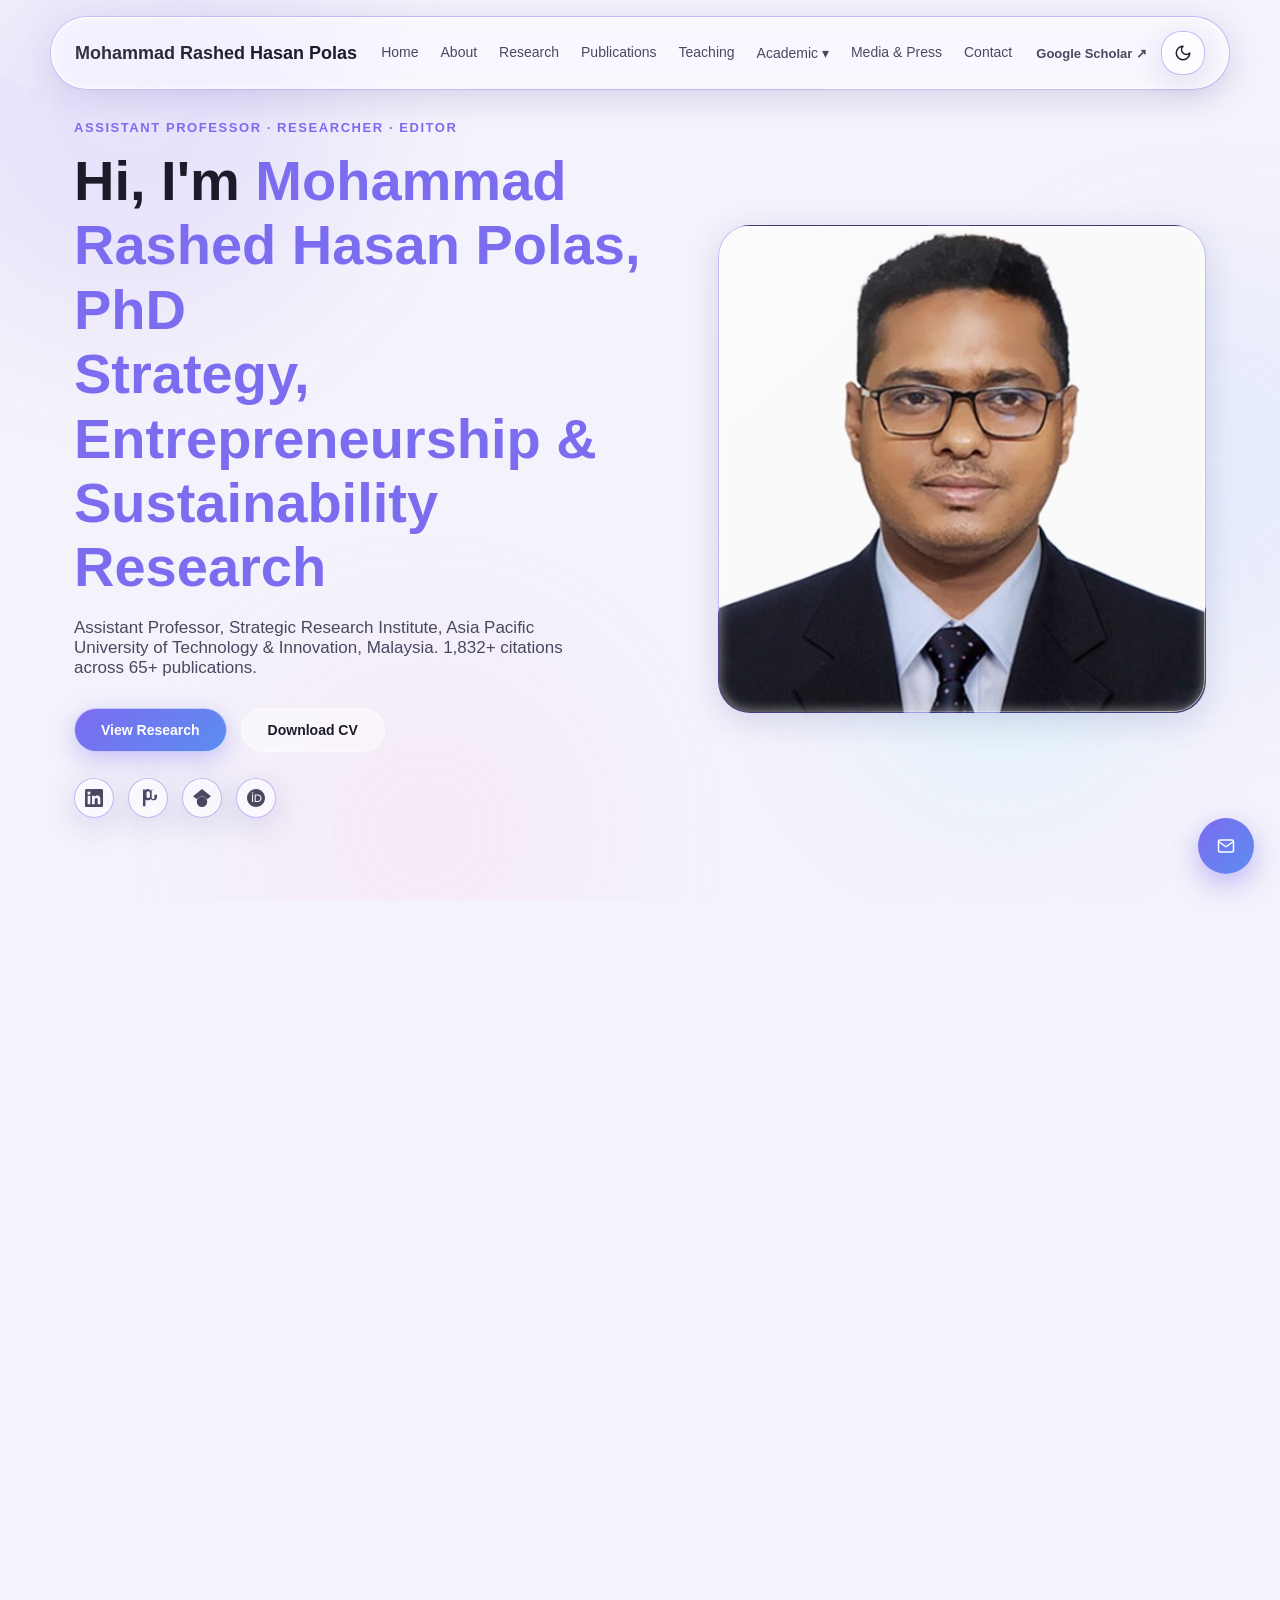
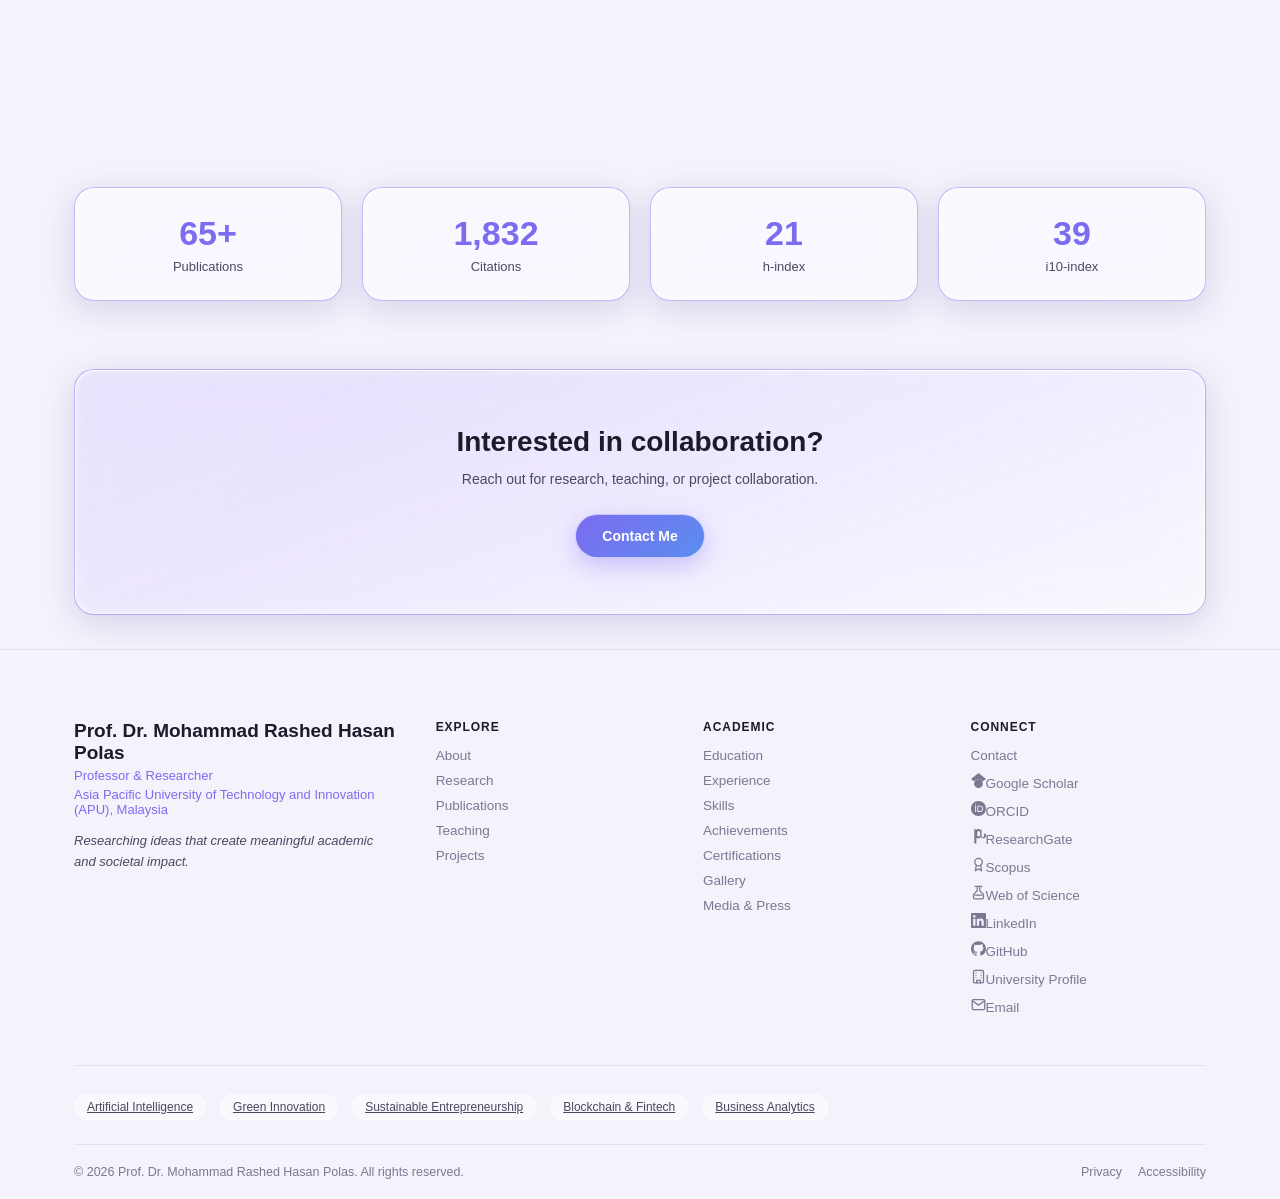
==== commit ae8eb291: "Populate site with real CV data — education, experience, publications, achievements, certifications," ====
--- a/index.html
+++ b/index.html
@@ -20,7 +20,7 @@
 </div>
 
 <header class="navbar glass">
-  <div class="logo">Mohammad Rashed Hasan Polas</div>
+  <div class="logo" data-bind="site_name">Mohammad Rashed Hasan Polas</div>
   <nav id="navMenu">
     <a href="index.html">Home</a>
     <a href="about.html">About</a>
@@ -53,15 +53,15 @@
   <div class="container hero-grid">
     <div class="reveal is-visible">
       <div class="hero-eyebrow">Assistant Professor · Researcher · Editor</div>
-      <h1>Hi, I'm <span>Mohammad Rashed Hasan Polas, PhD</span><br>Strategy, Entrepreneurship & Sustainability Research</h1>
-      <p>Assistant Professor, Strategic Research Institute, Asia Pacific University of Technology & Innovation, Malaysia. 1,832+ citations across 65+ publications.</p>
+      <h1>Hi, I'm <span data-bind="site_name">Mohammad Rashed Hasan Polas, PhD</span><br><span data-bind="hero_heading">Strategy, Entrepreneurship & Sustainability Research</span></h1>
+      <p data-bind="hero_subtitle">Assistant Professor, Strategic Research Institute, Asia Pacific University of Technology & Innovation, Malaysia. 1,832+ citations across 65+ publications.</p>
       <div class="hero-actions">
         <a href="research.html" class="btn btn-primary">View Research</a>
         <a href="cv/cv.docx" class="btn btn-ghost" download>Download CV</a>
       </div>
       <div class="hero-socials">
-        <a href="#" class="glass" data-icon="linkedin" title="LinkedIn"></a>
-        <a href="#" class="glass" data-icon="github" title="GitHub"></a>
+        <a href="https://www.linkedin.com/in/mohammad-rashed-hasan-polas-ph-d-a8521589/" class="glass" data-icon="linkedin" title="LinkedIn" target="_blank" rel="noopener"></a>
+        <a href="https://www.researchgate.net/profile/Mohammad_Polas" class="glass" data-icon="researchgate" title="ResearchGate" target="_blank" rel="noopener"></a>
         <a href="https://scholar.google.com/citations?user=yGs2dsMAAAAJ&hl=en" class="glass" data-icon="google-scholar" title="Google Scholar" target="_blank" rel="noopener"></a>
         <a href="https://orcid.org/0000-0002-6080-1075" class="glass" data-icon="orcid" title="ORCID" target="_blank" rel="noopener"></a>
       </div>
@@ -80,7 +80,7 @@
       <p>Short introduction paragraph placeholder — 3 to 5 lines about background and academic focus.</p>
     </div>
     <div class="glass glass-card reveal" style="padding:32px;">
-      <p class="card-desc">Assistant Professor at the Strategic Research Institute, Asia Pacific University of Technology &amp; Innovation, Malaysia. PhD in Management (Strategy, Entrepreneurship &amp; Innovation), Limkokwing Graduate School. Research spans strategy, entrepreneurship, sustainability, and emerging technologies.</p>
+      <p class="card-desc">Placeholder about content. Replace with real professional summary and research/academic focus.</p>
       <a href="about.html" class="btn btn-ghost" style="margin-top:20px;">Read More</a>
     </div>
   </div>
@@ -109,10 +109,10 @@
       <h2>Research Statistics</h2>
     </div>
     <div class="stats-grid">
-      <div class="glass stat-card reveal"><div class="stat-number">65+</div><div class="stat-label">Publications</div></div>
-      <div class="glass stat-card reveal"><div class="stat-number">1,832</div><div class="stat-label">Citations</div></div>
-      <div class="glass stat-card reveal"><div class="stat-number">21</div><div class="stat-label">h-index</div></div>
-      <div class="glass stat-card reveal"><div class="stat-number">39</div><div class="stat-label">i10-index</div></div>
+      <div class="glass stat-card reveal"><div class="stat-number" data-bind="stat_publications">65+</div><div class="stat-label">Publications</div></div>
+      <div class="glass stat-card reveal"><div class="stat-number" data-bind="stat_citations">1,832</div><div class="stat-label">Citations</div></div>
+      <div class="glass stat-card reveal"><div class="stat-number" data-bind="stat_hindex">21</div><div class="stat-label">h-index</div></div>
+      <div class="glass stat-card reveal"><div class="stat-number" data-bind="stat_i10index">39</div><div class="stat-label">i10-index</div></div>
     </div>
   </div>
 </section>
@@ -131,10 +131,10 @@
   <div class="container">
     <div class="footer-grid">
       <div class="footer-identity">
-        <div class="name">Prof. Dr. Mohammad Rashed Hasan Polas</div>
-        <div class="role">Professor & Researcher</div>
-        <div class="role">Asia Pacific University of Technology and Innovation (APU), Malaysia</div>
-        <p class="statement">Researching ideas that create meaningful academic and societal impact.</p>
+        <div class="name" data-bind="site_name">Prof. Dr. Mohammad Rashed Hasan Polas</div>
+        <div class="role" data-bind="tagline">Professor & Researcher</div>
+        <div class="role" data-bind="university">Asia Pacific University of Technology and Innovation (APU), Malaysia</div>
+        <p class="statement" data-bind="statement">Researching ideas that create meaningful academic and societal impact.</p>
       </div>
       <div class="footer-col">
         <h4>Explore</h4>
@@ -157,15 +157,15 @@
       <div class="footer-col">
         <h4>Connect</h4>
         <a href="contact.html">Contact</a>
-        <a href="https://scholar.google.com/citations?user=yGs2dsMAAAAJ&hl=en" target="_blank" rel="noopener" class="icon-link"><span data-icon="google-scholar" data-icon-size="15"></span>Google Scholar</a>
-        <a href="https://orcid.org/0000-0002-6080-1075" target="_blank" rel="noopener" class="icon-link"><span data-icon="orcid" data-icon-size="15"></span>ORCID</a>
-        <a href="#" target="_blank" rel="noopener" class="icon-link"><span data-icon="researchgate" data-icon-size="15"></span>ResearchGate</a>
-        <a href="#" target="_blank" rel="noopener" class="icon-link"><span data-icon="award" data-icon-size="15"></span>Scopus</a>
-        <a href="#" target="_blank" rel="noopener" class="icon-link"><span data-icon="flask-conical" data-icon-size="15"></span>Web of Science</a>
-        <a href="#" target="_blank" rel="noopener" class="icon-link"><span data-icon="linkedin" data-icon-size="15"></span>LinkedIn</a>
-        <a href="#" target="_blank" rel="noopener" class="icon-link"><span data-icon="github" data-icon-size="15"></span>GitHub</a>
-        <a href="#" target="_blank" rel="noopener" class="icon-link"><span data-icon="building" data-icon-size="15"></span>University Profile</a>
-        <a href="mailto:rashedhasanpalash@gmail.com" class="icon-link"><span data-icon="mail" data-icon-size="15"></span>Email</a>
+        <a href="https://scholar.google.com/citations?user=yGs2dsMAAAAJ&hl=en" data-bind-href="scholar_url" target="_blank" rel="noopener" class="icon-link"><span data-icon="google-scholar" data-icon-size="15"></span>Google Scholar</a>
+        <a href="https://orcid.org/0000-0002-6080-1075" data-bind-href="orcid_url" target="_blank" rel="noopener" class="icon-link"><span data-icon="orcid" data-icon-size="15"></span>ORCID</a>
+        <a href="https://www.researchgate.net/profile/Mohammad_Polas" data-bind-href="researchgate_url" target="_blank" rel="noopener" class="icon-link"><span data-icon="researchgate" data-icon-size="15"></span>ResearchGate</a>
+        <a href="https://www.scopus.com/authid/detail.uri?authorId=57215569195" data-bind-href="scopus_url" target="_blank" rel="noopener" class="icon-link"><span data-icon="award" data-icon-size="15"></span>Scopus</a>
+        <a href="https://publons.com/researcher/3845805/mohammad-rashed-hasan-polas/" data-bind-href="wos_url" target="_blank" rel="noopener" class="icon-link"><span data-icon="flask-conical" data-icon-size="15"></span>Web of Science</a>
+        <a href="https://www.linkedin.com/in/mohammad-rashed-hasan-polas-ph-d-a8521589/" data-bind-href="linkedin_url" target="_blank" rel="noopener" class="icon-link"><span data-icon="linkedin" data-icon-size="15"></span>LinkedIn</a>
+        <a href="#" data-bind-href="github_url" target="_blank" rel="noopener" class="icon-link"><span data-icon="github" data-icon-size="15"></span>GitHub</a>
+        <a href="https://apu.edu.my/" data-bind-href="university_profile_url" target="_blank" rel="noopener" class="icon-link"><span data-icon="building" data-icon-size="15"></span>University Profile</a>
+        <a href="mailto:rashedhasanpalash@gmail.com" data-bind-mailto="email" class="icon-link"><span data-icon="mail" data-icon-size="15"></span>Email</a>
       </div>
     </div>
     <div class="footer-tags">
@@ -176,16 +176,17 @@
       <a href="research.html" class="tag">Business Analytics</a>
     </div>
     <div class="footer-bottom">
-      <span>&copy; 2026 Prof. Dr. Mohammad Rashed Hasan Polas. All rights reserved.</span>
+      <span>&copy; 2026 <span data-bind="site_name">Prof. Dr. Mohammad Rashed Hasan Polas</span>. All rights reserved.</span>
       <span><a href="#">Privacy</a><a href="#">Accessibility</a></span>
     </div>
   </div>
 </footer>
 
-<a href="mailto:rashedhasanpalash@gmail.com" class="float-email" title="Email" data-icon="mail"></a>
+<a href="mailto:rashedhasanpalash@gmail.com" data-bind-mailto="email" class="float-email" title="Email" data-icon="mail"></a>
 
 <script src="js/cursor-fx.js"></script>
 <script src="js/utils/icons.js"></script>
 <script src="js/main.js"></script>
+<script src="js/utils/siteSettings.js"></script>
 </body>
 </html>
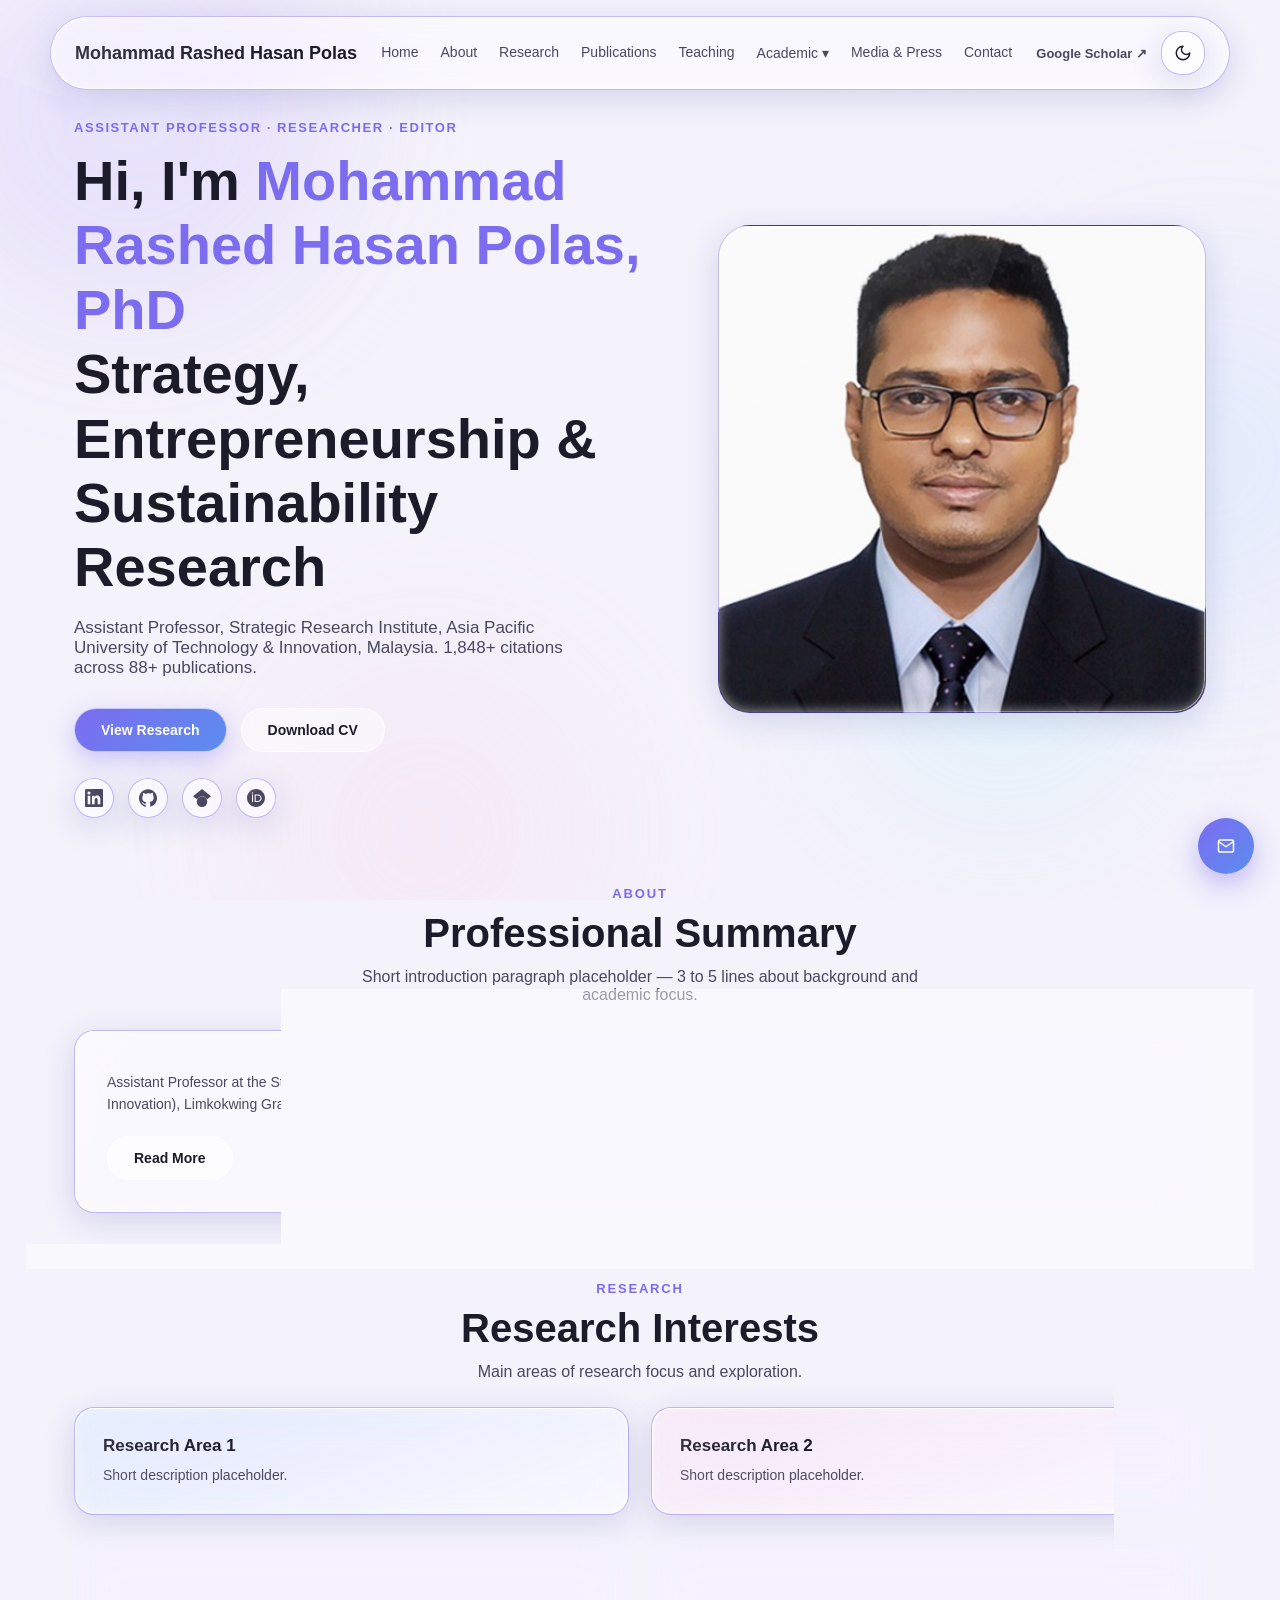
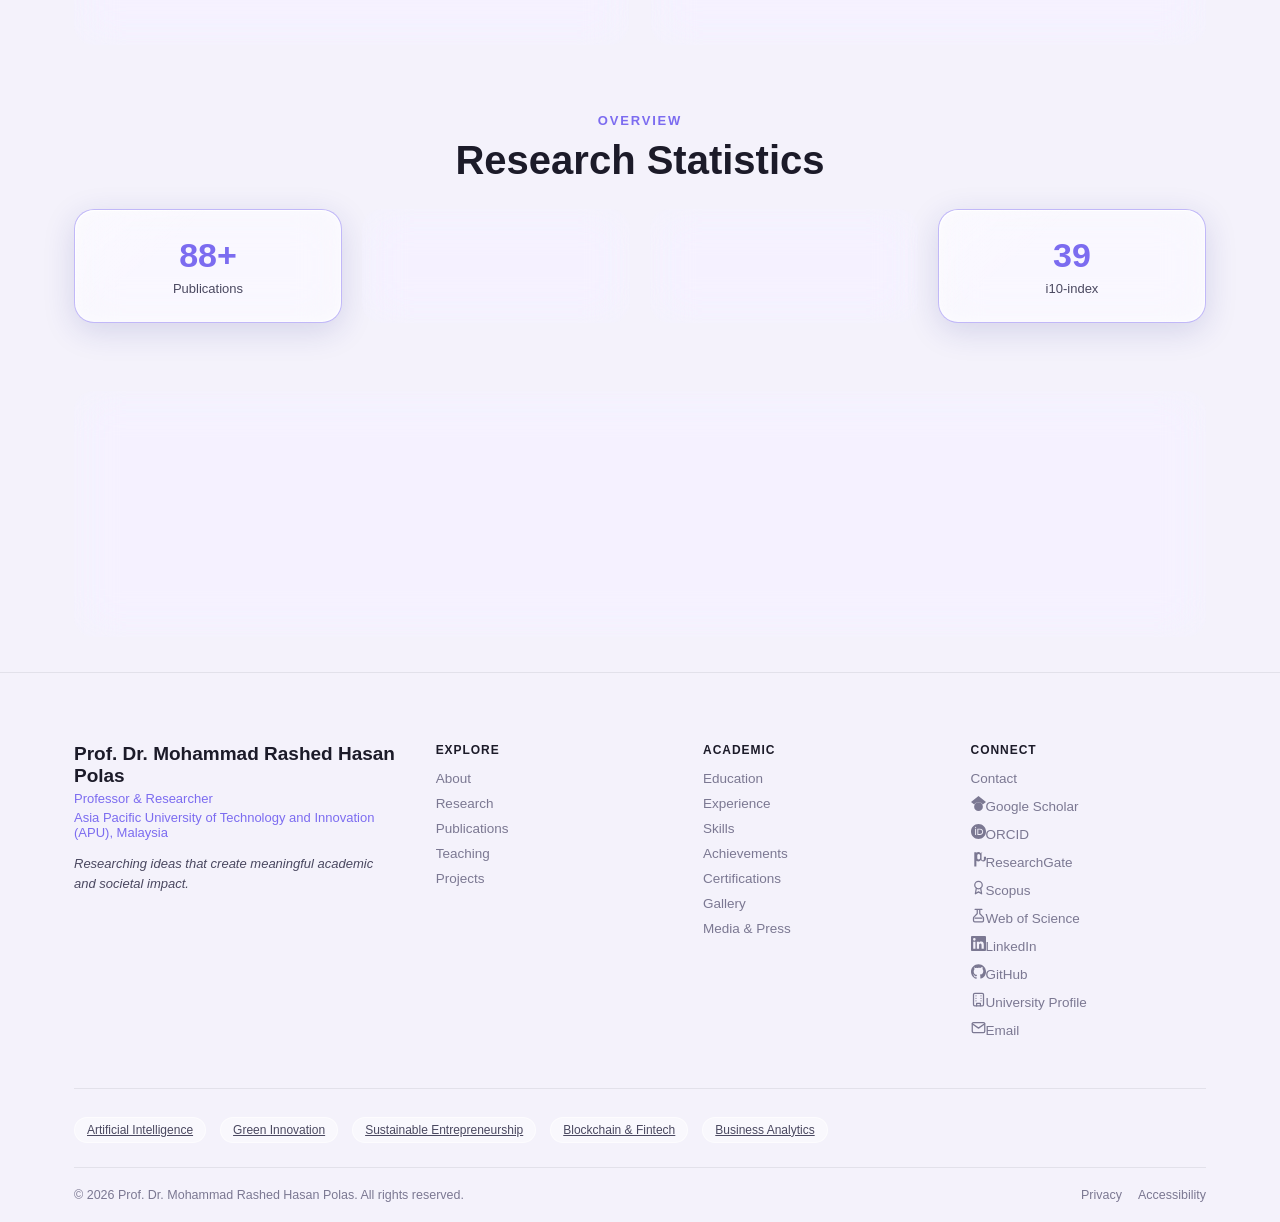
==== commit ee43bc92: "Add 7 missing publications, update citation/publication counts, fix Scopus link Co-Authored-By: Clau" ====
--- a/index.html
+++ b/index.html
@@ -20,7 +20,7 @@
 </div>
 
 <header class="navbar glass">
-  <div class="logo" data-bind="site_name">Mohammad Rashed Hasan Polas</div>
+  <div class="logo">Mohammad Rashed Hasan Polas</div>
   <nav id="navMenu">
     <a href="index.html">Home</a>
     <a href="about.html">About</a>
@@ -53,15 +53,15 @@
   <div class="container hero-grid">
     <div class="reveal is-visible">
       <div class="hero-eyebrow">Assistant Professor · Researcher · Editor</div>
-      <h1>Hi, I'm <span data-bind="site_name">Mohammad Rashed Hasan Polas, PhD</span><br><span data-bind="hero_heading">Strategy, Entrepreneurship & Sustainability Research</span></h1>
-      <p data-bind="hero_subtitle">Assistant Professor, Strategic Research Institute, Asia Pacific University of Technology & Innovation, Malaysia. 1,832+ citations across 65+ publications.</p>
+      <h1>Hi, I'm <span>Mohammad Rashed Hasan Polas, PhD</span><br>Strategy, Entrepreneurship & Sustainability Research</h1>
+      <p>Assistant Professor, Strategic Research Institute, Asia Pacific University of Technology & Innovation, Malaysia. 1,848+ citations across 88+ publications.</p>
       <div class="hero-actions">
         <a href="research.html" class="btn btn-primary">View Research</a>
         <a href="cv/cv.docx" class="btn btn-ghost" download>Download CV</a>
       </div>
       <div class="hero-socials">
-        <a href="https://www.linkedin.com/in/mohammad-rashed-hasan-polas-ph-d-a8521589/" class="glass" data-icon="linkedin" title="LinkedIn" target="_blank" rel="noopener"></a>
-        <a href="https://www.researchgate.net/profile/Mohammad_Polas" class="glass" data-icon="researchgate" title="ResearchGate" target="_blank" rel="noopener"></a>
+        <a href="#" class="glass" data-icon="linkedin" title="LinkedIn"></a>
+        <a href="#" class="glass" data-icon="github" title="GitHub"></a>
         <a href="https://scholar.google.com/citations?user=yGs2dsMAAAAJ&hl=en" class="glass" data-icon="google-scholar" title="Google Scholar" target="_blank" rel="noopener"></a>
         <a href="https://orcid.org/0000-0002-6080-1075" class="glass" data-icon="orcid" title="ORCID" target="_blank" rel="noopener"></a>
       </div>
@@ -80,7 +80,7 @@
       <p>Short introduction paragraph placeholder — 3 to 5 lines about background and academic focus.</p>
     </div>
     <div class="glass glass-card reveal" style="padding:32px;">
-      <p class="card-desc">Placeholder about content. Replace with real professional summary and research/academic focus.</p>
+      <p class="card-desc">Assistant Professor at the Strategic Research Institute, Asia Pacific University of Technology &amp; Innovation, Malaysia. PhD in Management (Strategy, Entrepreneurship &amp; Innovation), Limkokwing Graduate School. Research spans strategy, entrepreneurship, sustainability, and emerging technologies.</p>
       <a href="about.html" class="btn btn-ghost" style="margin-top:20px;">Read More</a>
     </div>
   </div>
@@ -109,10 +109,10 @@
       <h2>Research Statistics</h2>
     </div>
     <div class="stats-grid">
-      <div class="glass stat-card reveal"><div class="stat-number" data-bind="stat_publications">65+</div><div class="stat-label">Publications</div></div>
-      <div class="glass stat-card reveal"><div class="stat-number" data-bind="stat_citations">1,832</div><div class="stat-label">Citations</div></div>
-      <div class="glass stat-card reveal"><div class="stat-number" data-bind="stat_hindex">21</div><div class="stat-label">h-index</div></div>
-      <div class="glass stat-card reveal"><div class="stat-number" data-bind="stat_i10index">39</div><div class="stat-label">i10-index</div></div>
+      <div class="glass stat-card reveal"><div class="stat-number">88+</div><div class="stat-label">Publications</div></div>
+      <div class="glass stat-card reveal"><div class="stat-number">1,848</div><div class="stat-label">Citations</div></div>
+      <div class="glass stat-card reveal"><div class="stat-number">21</div><div class="stat-label">h-index</div></div>
+      <div class="glass stat-card reveal"><div class="stat-number">39</div><div class="stat-label">i10-index</div></div>
     </div>
   </div>
 </section>
@@ -131,10 +131,10 @@
   <div class="container">
     <div class="footer-grid">
       <div class="footer-identity">
-        <div class="name" data-bind="site_name">Prof. Dr. Mohammad Rashed Hasan Polas</div>
-        <div class="role" data-bind="tagline">Professor & Researcher</div>
-        <div class="role" data-bind="university">Asia Pacific University of Technology and Innovation (APU), Malaysia</div>
-        <p class="statement" data-bind="statement">Researching ideas that create meaningful academic and societal impact.</p>
+        <div class="name">Prof. Dr. Mohammad Rashed Hasan Polas</div>
+        <div class="role">Professor & Researcher</div>
+        <div class="role">Asia Pacific University of Technology and Innovation (APU), Malaysia</div>
+        <p class="statement">Researching ideas that create meaningful academic and societal impact.</p>
       </div>
       <div class="footer-col">
         <h4>Explore</h4>
@@ -157,15 +157,15 @@
       <div class="footer-col">
         <h4>Connect</h4>
         <a href="contact.html">Contact</a>
-        <a href="https://scholar.google.com/citations?user=yGs2dsMAAAAJ&hl=en" data-bind-href="scholar_url" target="_blank" rel="noopener" class="icon-link"><span data-icon="google-scholar" data-icon-size="15"></span>Google Scholar</a>
-        <a href="https://orcid.org/0000-0002-6080-1075" data-bind-href="orcid_url" target="_blank" rel="noopener" class="icon-link"><span data-icon="orcid" data-icon-size="15"></span>ORCID</a>
-        <a href="https://www.researchgate.net/profile/Mohammad_Polas" data-bind-href="researchgate_url" target="_blank" rel="noopener" class="icon-link"><span data-icon="researchgate" data-icon-size="15"></span>ResearchGate</a>
-        <a href="https://www.scopus.com/authid/detail.uri?authorId=57215569195" data-bind-href="scopus_url" target="_blank" rel="noopener" class="icon-link"><span data-icon="award" data-icon-size="15"></span>Scopus</a>
-        <a href="https://publons.com/researcher/3845805/mohammad-rashed-hasan-polas/" data-bind-href="wos_url" target="_blank" rel="noopener" class="icon-link"><span data-icon="flask-conical" data-icon-size="15"></span>Web of Science</a>
-        <a href="https://www.linkedin.com/in/mohammad-rashed-hasan-polas-ph-d-a8521589/" data-bind-href="linkedin_url" target="_blank" rel="noopener" class="icon-link"><span data-icon="linkedin" data-icon-size="15"></span>LinkedIn</a>
-        <a href="#" data-bind-href="github_url" target="_blank" rel="noopener" class="icon-link"><span data-icon="github" data-icon-size="15"></span>GitHub</a>
-        <a href="https://apu.edu.my/" data-bind-href="university_profile_url" target="_blank" rel="noopener" class="icon-link"><span data-icon="building" data-icon-size="15"></span>University Profile</a>
-        <a href="mailto:rashedhasanpalash@gmail.com" data-bind-mailto="email" class="icon-link"><span data-icon="mail" data-icon-size="15"></span>Email</a>
+        <a href="https://scholar.google.com/citations?user=yGs2dsMAAAAJ&hl=en" target="_blank" rel="noopener" class="icon-link"><span data-icon="google-scholar" data-icon-size="15"></span>Google Scholar</a>
+        <a href="https://orcid.org/0000-0002-6080-1075" target="_blank" rel="noopener" class="icon-link"><span data-icon="orcid" data-icon-size="15"></span>ORCID</a>
+        <a href="#" target="_blank" rel="noopener" class="icon-link"><span data-icon="researchgate" data-icon-size="15"></span>ResearchGate</a>
+        <a href="#" target="_blank" rel="noopener" class="icon-link"><span data-icon="award" data-icon-size="15"></span>Scopus</a>
+        <a href="#" target="_blank" rel="noopener" class="icon-link"><span data-icon="flask-conical" data-icon-size="15"></span>Web of Science</a>
+        <a href="#" target="_blank" rel="noopener" class="icon-link"><span data-icon="linkedin" data-icon-size="15"></span>LinkedIn</a>
+        <a href="#" target="_blank" rel="noopener" class="icon-link"><span data-icon="github" data-icon-size="15"></span>GitHub</a>
+        <a href="#" target="_blank" rel="noopener" class="icon-link"><span data-icon="building" data-icon-size="15"></span>University Profile</a>
+        <a href="mailto:rashedhasanpalash@gmail.com" class="icon-link"><span data-icon="mail" data-icon-size="15"></span>Email</a>
       </div>
     </div>
     <div class="footer-tags">
@@ -176,17 +176,16 @@
       <a href="research.html" class="tag">Business Analytics</a>
     </div>
     <div class="footer-bottom">
-      <span>&copy; 2026 <span data-bind="site_name">Prof. Dr. Mohammad Rashed Hasan Polas</span>. All rights reserved.</span>
+      <span>&copy; 2026 Prof. Dr. Mohammad Rashed Hasan Polas. All rights reserved.</span>
       <span><a href="#">Privacy</a><a href="#">Accessibility</a></span>
     </div>
   </div>
 </footer>
 
-<a href="mailto:rashedhasanpalash@gmail.com" data-bind-mailto="email" class="float-email" title="Email" data-icon="mail"></a>
+<a href="mailto:rashedhasanpalash@gmail.com" class="float-email" title="Email" data-icon="mail"></a>
 
 <script src="js/cursor-fx.js"></script>
 <script src="js/utils/icons.js"></script>
 <script src="js/main.js"></script>
-<script src="js/utils/siteSettings.js"></script>
 </body>
 </html>
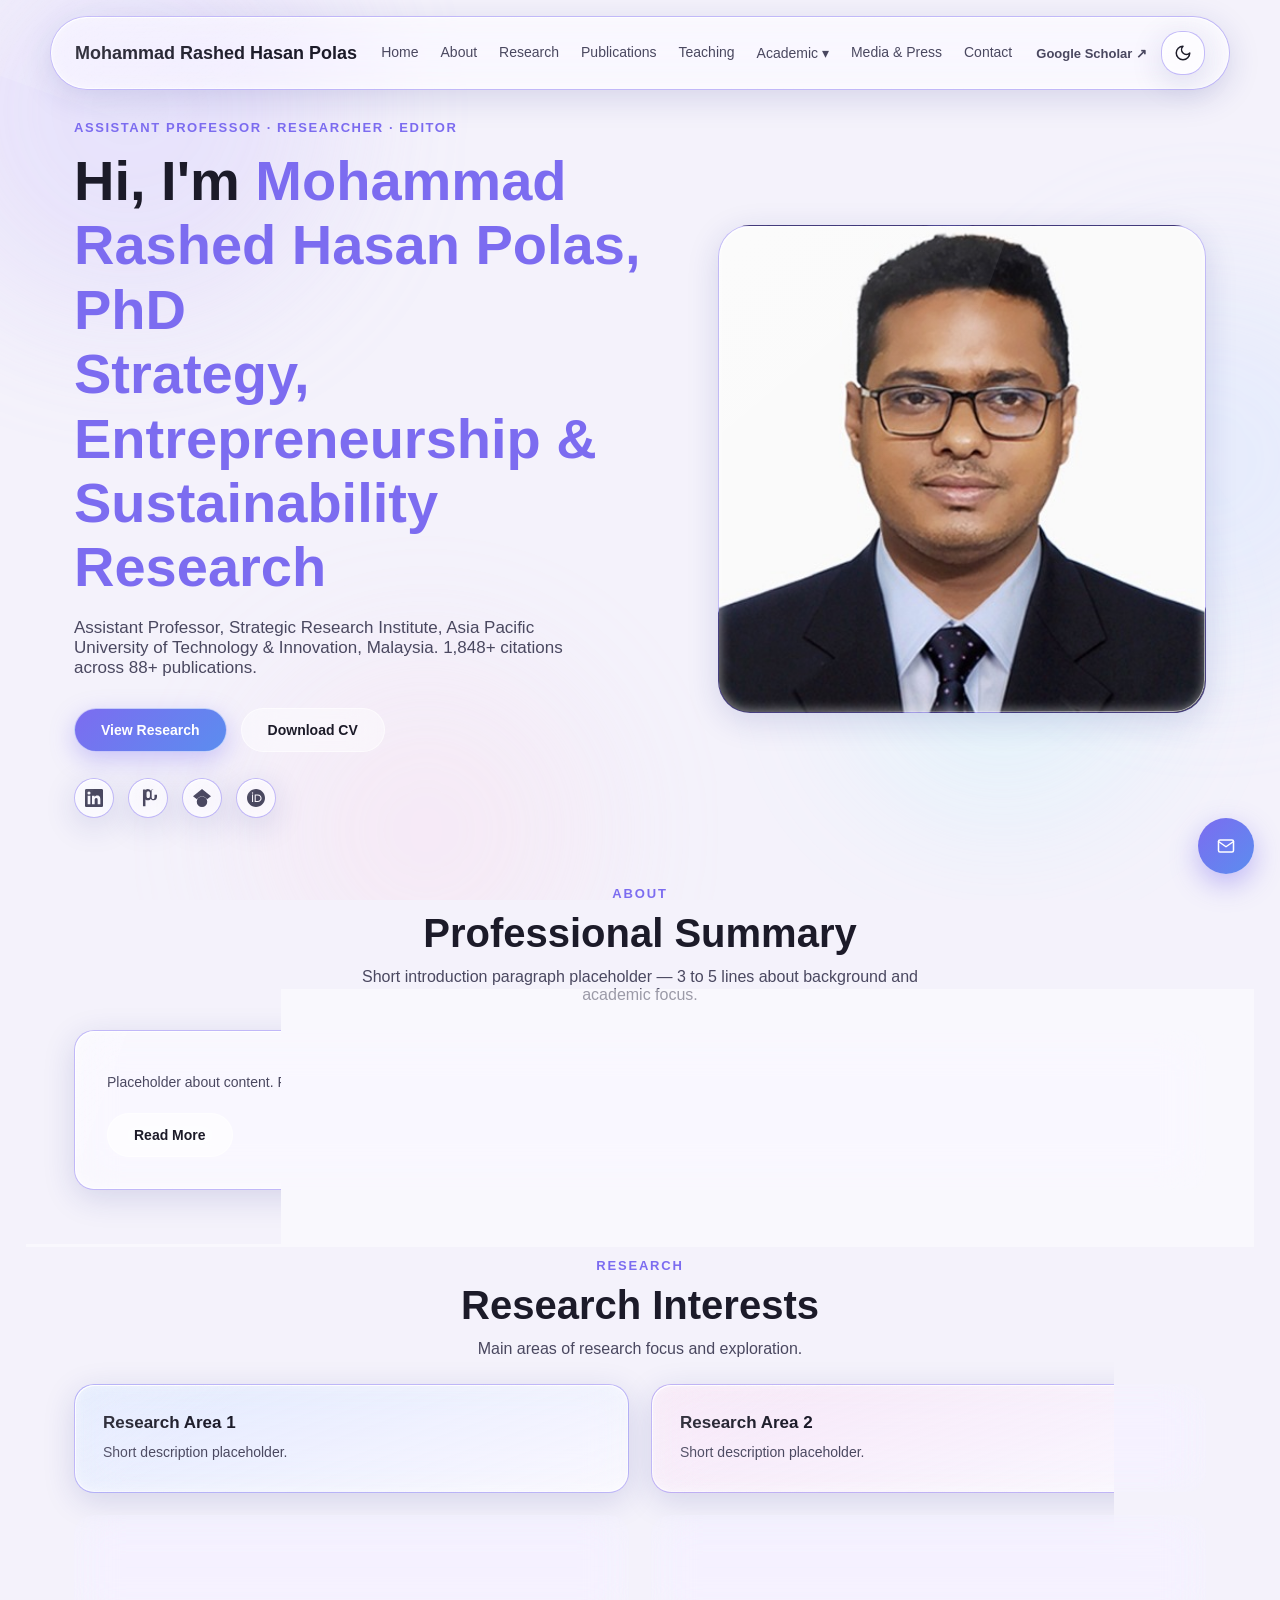
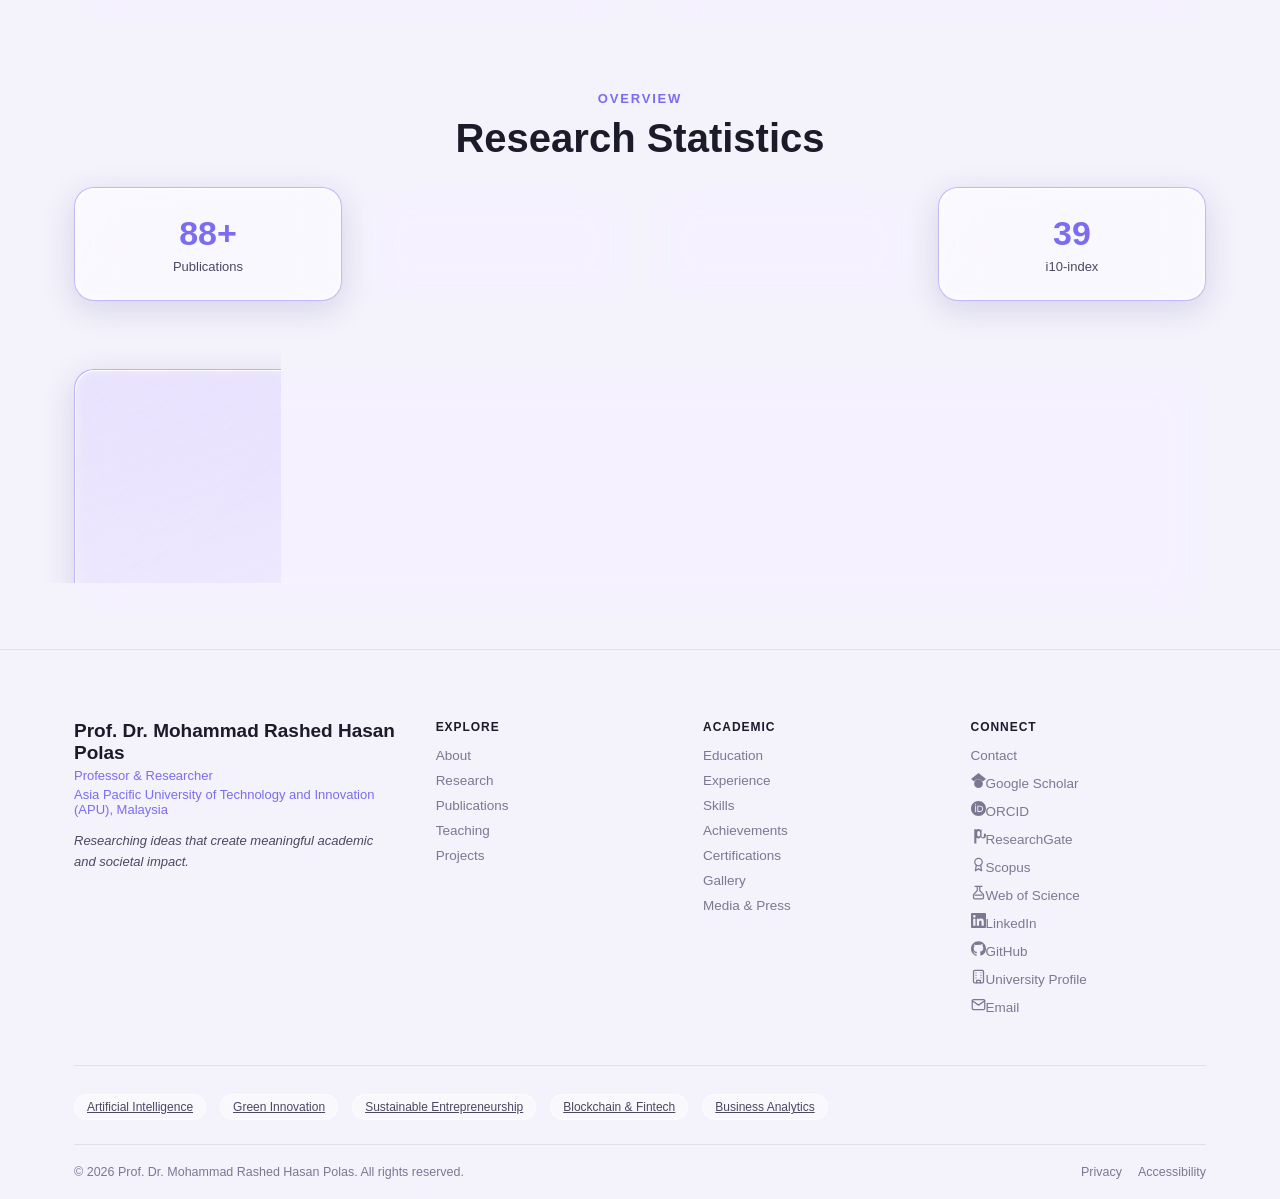
==== commit 5dcfc829: "Add 7 missing publications, update citation/publication counts Co-Authored-By: Claude Sonnet 5 <nore" ====
--- a/index.html
+++ b/index.html
@@ -20,7 +20,7 @@
 </div>
 
 <header class="navbar glass">
-  <div class="logo">Mohammad Rashed Hasan Polas</div>
+  <div class="logo" data-bind="site_name">Mohammad Rashed Hasan Polas</div>
   <nav id="navMenu">
     <a href="index.html">Home</a>
     <a href="about.html">About</a>
@@ -53,15 +53,15 @@
   <div class="container hero-grid">
     <div class="reveal is-visible">
       <div class="hero-eyebrow">Assistant Professor · Researcher · Editor</div>
-      <h1>Hi, I'm <span>Mohammad Rashed Hasan Polas, PhD</span><br>Strategy, Entrepreneurship & Sustainability Research</h1>
-      <p>Assistant Professor, Strategic Research Institute, Asia Pacific University of Technology & Innovation, Malaysia. 1,848+ citations across 88+ publications.</p>
+      <h1>Hi, I'm <span data-bind="site_name">Mohammad Rashed Hasan Polas, PhD</span><br><span data-bind="hero_heading">Strategy, Entrepreneurship & Sustainability Research</span></h1>
+      <p data-bind="hero_subtitle">Assistant Professor, Strategic Research Institute, Asia Pacific University of Technology & Innovation, Malaysia. 1,848+ citations across 88+ publications.</p>
       <div class="hero-actions">
         <a href="research.html" class="btn btn-primary">View Research</a>
         <a href="cv/cv.docx" class="btn btn-ghost" download>Download CV</a>
       </div>
       <div class="hero-socials">
-        <a href="#" class="glass" data-icon="linkedin" title="LinkedIn"></a>
-        <a href="#" class="glass" data-icon="github" title="GitHub"></a>
+        <a href="https://www.linkedin.com/in/mohammad-rashed-hasan-polas-ph-d-a8521589/" class="glass" data-icon="linkedin" title="LinkedIn" target="_blank" rel="noopener"></a>
+        <a href="https://www.researchgate.net/profile/Mohammad_Polas" class="glass" data-icon="researchgate" title="ResearchGate" target="_blank" rel="noopener"></a>
         <a href="https://scholar.google.com/citations?user=yGs2dsMAAAAJ&hl=en" class="glass" data-icon="google-scholar" title="Google Scholar" target="_blank" rel="noopener"></a>
         <a href="https://orcid.org/0000-0002-6080-1075" class="glass" data-icon="orcid" title="ORCID" target="_blank" rel="noopener"></a>
       </div>
@@ -80,7 +80,7 @@
       <p>Short introduction paragraph placeholder — 3 to 5 lines about background and academic focus.</p>
     </div>
     <div class="glass glass-card reveal" style="padding:32px;">
-      <p class="card-desc">Assistant Professor at the Strategic Research Institute, Asia Pacific University of Technology &amp; Innovation, Malaysia. PhD in Management (Strategy, Entrepreneurship &amp; Innovation), Limkokwing Graduate School. Research spans strategy, entrepreneurship, sustainability, and emerging technologies.</p>
+      <p class="card-desc">Placeholder about content. Replace with real professional summary and research/academic focus.</p>
       <a href="about.html" class="btn btn-ghost" style="margin-top:20px;">Read More</a>
     </div>
   </div>
@@ -109,10 +109,10 @@
       <h2>Research Statistics</h2>
     </div>
     <div class="stats-grid">
-      <div class="glass stat-card reveal"><div class="stat-number">88+</div><div class="stat-label">Publications</div></div>
-      <div class="glass stat-card reveal"><div class="stat-number">1,848</div><div class="stat-label">Citations</div></div>
-      <div class="glass stat-card reveal"><div class="stat-number">21</div><div class="stat-label">h-index</div></div>
-      <div class="glass stat-card reveal"><div class="stat-number">39</div><div class="stat-label">i10-index</div></div>
+      <div class="glass stat-card reveal"><div class="stat-number" data-bind="stat_publications">88+</div><div class="stat-label">Publications</div></div>
+      <div class="glass stat-card reveal"><div class="stat-number" data-bind="stat_citations">1,848</div><div class="stat-label">Citations</div></div>
+      <div class="glass stat-card reveal"><div class="stat-number" data-bind="stat_hindex">21</div><div class="stat-label">h-index</div></div>
+      <div class="glass stat-card reveal"><div class="stat-number" data-bind="stat_i10index">39</div><div class="stat-label">i10-index</div></div>
     </div>
   </div>
 </section>
@@ -131,10 +131,10 @@
   <div class="container">
     <div class="footer-grid">
       <div class="footer-identity">
-        <div class="name">Prof. Dr. Mohammad Rashed Hasan Polas</div>
-        <div class="role">Professor & Researcher</div>
-        <div class="role">Asia Pacific University of Technology and Innovation (APU), Malaysia</div>
-        <p class="statement">Researching ideas that create meaningful academic and societal impact.</p>
+        <div class="name" data-bind="site_name">Prof. Dr. Mohammad Rashed Hasan Polas</div>
+        <div class="role" data-bind="tagline">Professor & Researcher</div>
+        <div class="role" data-bind="university">Asia Pacific University of Technology and Innovation (APU), Malaysia</div>
+        <p class="statement" data-bind="statement">Researching ideas that create meaningful academic and societal impact.</p>
       </div>
       <div class="footer-col">
         <h4>Explore</h4>
@@ -157,15 +157,15 @@
       <div class="footer-col">
         <h4>Connect</h4>
         <a href="contact.html">Contact</a>
-        <a href="https://scholar.google.com/citations?user=yGs2dsMAAAAJ&hl=en" target="_blank" rel="noopener" class="icon-link"><span data-icon="google-scholar" data-icon-size="15"></span>Google Scholar</a>
-        <a href="https://orcid.org/0000-0002-6080-1075" target="_blank" rel="noopener" class="icon-link"><span data-icon="orcid" data-icon-size="15"></span>ORCID</a>
-        <a href="#" target="_blank" rel="noopener" class="icon-link"><span data-icon="researchgate" data-icon-size="15"></span>ResearchGate</a>
-        <a href="#" target="_blank" rel="noopener" class="icon-link"><span data-icon="award" data-icon-size="15"></span>Scopus</a>
-        <a href="#" target="_blank" rel="noopener" class="icon-link"><span data-icon="flask-conical" data-icon-size="15"></span>Web of Science</a>
-        <a href="#" target="_blank" rel="noopener" class="icon-link"><span data-icon="linkedin" data-icon-size="15"></span>LinkedIn</a>
-        <a href="#" target="_blank" rel="noopener" class="icon-link"><span data-icon="github" data-icon-size="15"></span>GitHub</a>
-        <a href="#" target="_blank" rel="noopener" class="icon-link"><span data-icon="building" data-icon-size="15"></span>University Profile</a>
-        <a href="mailto:rashedhasanpalash@gmail.com" class="icon-link"><span data-icon="mail" data-icon-size="15"></span>Email</a>
+        <a href="https://scholar.google.com/citations?user=yGs2dsMAAAAJ&hl=en" data-bind-href="scholar_url" target="_blank" rel="noopener" class="icon-link"><span data-icon="google-scholar" data-icon-size="15"></span>Google Scholar</a>
+        <a href="https://orcid.org/0000-0002-6080-1075" data-bind-href="orcid_url" target="_blank" rel="noopener" class="icon-link"><span data-icon="orcid" data-icon-size="15"></span>ORCID</a>
+        <a href="https://www.researchgate.net/profile/Mohammad_Polas" data-bind-href="researchgate_url" target="_blank" rel="noopener" class="icon-link"><span data-icon="researchgate" data-icon-size="15"></span>ResearchGate</a>
+        <a href="https://www.scopus.com/authid/detail.uri?authorId=57215569195" data-bind-href="scopus_url" target="_blank" rel="noopener" class="icon-link"><span data-icon="award" data-icon-size="15"></span>Scopus</a>
+        <a href="https://publons.com/researcher/3845805/mohammad-rashed-hasan-polas/" data-bind-href="wos_url" target="_blank" rel="noopener" class="icon-link"><span data-icon="flask-conical" data-icon-size="15"></span>Web of Science</a>
+        <a href="https://www.linkedin.com/in/mohammad-rashed-hasan-polas-ph-d-a8521589/" data-bind-href="linkedin_url" target="_blank" rel="noopener" class="icon-link"><span data-icon="linkedin" data-icon-size="15"></span>LinkedIn</a>
+        <a href="#" data-bind-href="github_url" target="_blank" rel="noopener" class="icon-link"><span data-icon="github" data-icon-size="15"></span>GitHub</a>
+        <a href="https://apu.edu.my/" data-bind-href="university_profile_url" target="_blank" rel="noopener" class="icon-link"><span data-icon="building" data-icon-size="15"></span>University Profile</a>
+        <a href="mailto:rashedhasanpalash@gmail.com" data-bind-mailto="email" class="icon-link"><span data-icon="mail" data-icon-size="15"></span>Email</a>
       </div>
     </div>
     <div class="footer-tags">
@@ -176,16 +176,17 @@
       <a href="research.html" class="tag">Business Analytics</a>
     </div>
     <div class="footer-bottom">
-      <span>&copy; 2026 Prof. Dr. Mohammad Rashed Hasan Polas. All rights reserved.</span>
+      <span>&copy; 2026 <span data-bind="site_name">Prof. Dr. Mohammad Rashed Hasan Polas</span>. All rights reserved.</span>
       <span><a href="#">Privacy</a><a href="#">Accessibility</a></span>
     </div>
   </div>
 </footer>
 
-<a href="mailto:rashedhasanpalash@gmail.com" class="float-email" title="Email" data-icon="mail"></a>
+<a href="mailto:rashedhasanpalash@gmail.com" data-bind-mailto="email" class="float-email" title="Email" data-icon="mail"></a>
 
 <script src="js/cursor-fx.js"></script>
 <script src="js/utils/icons.js"></script>
 <script src="js/main.js"></script>
+<script src="js/utils/siteSettings.js"></script>
 </body>
 </html>
